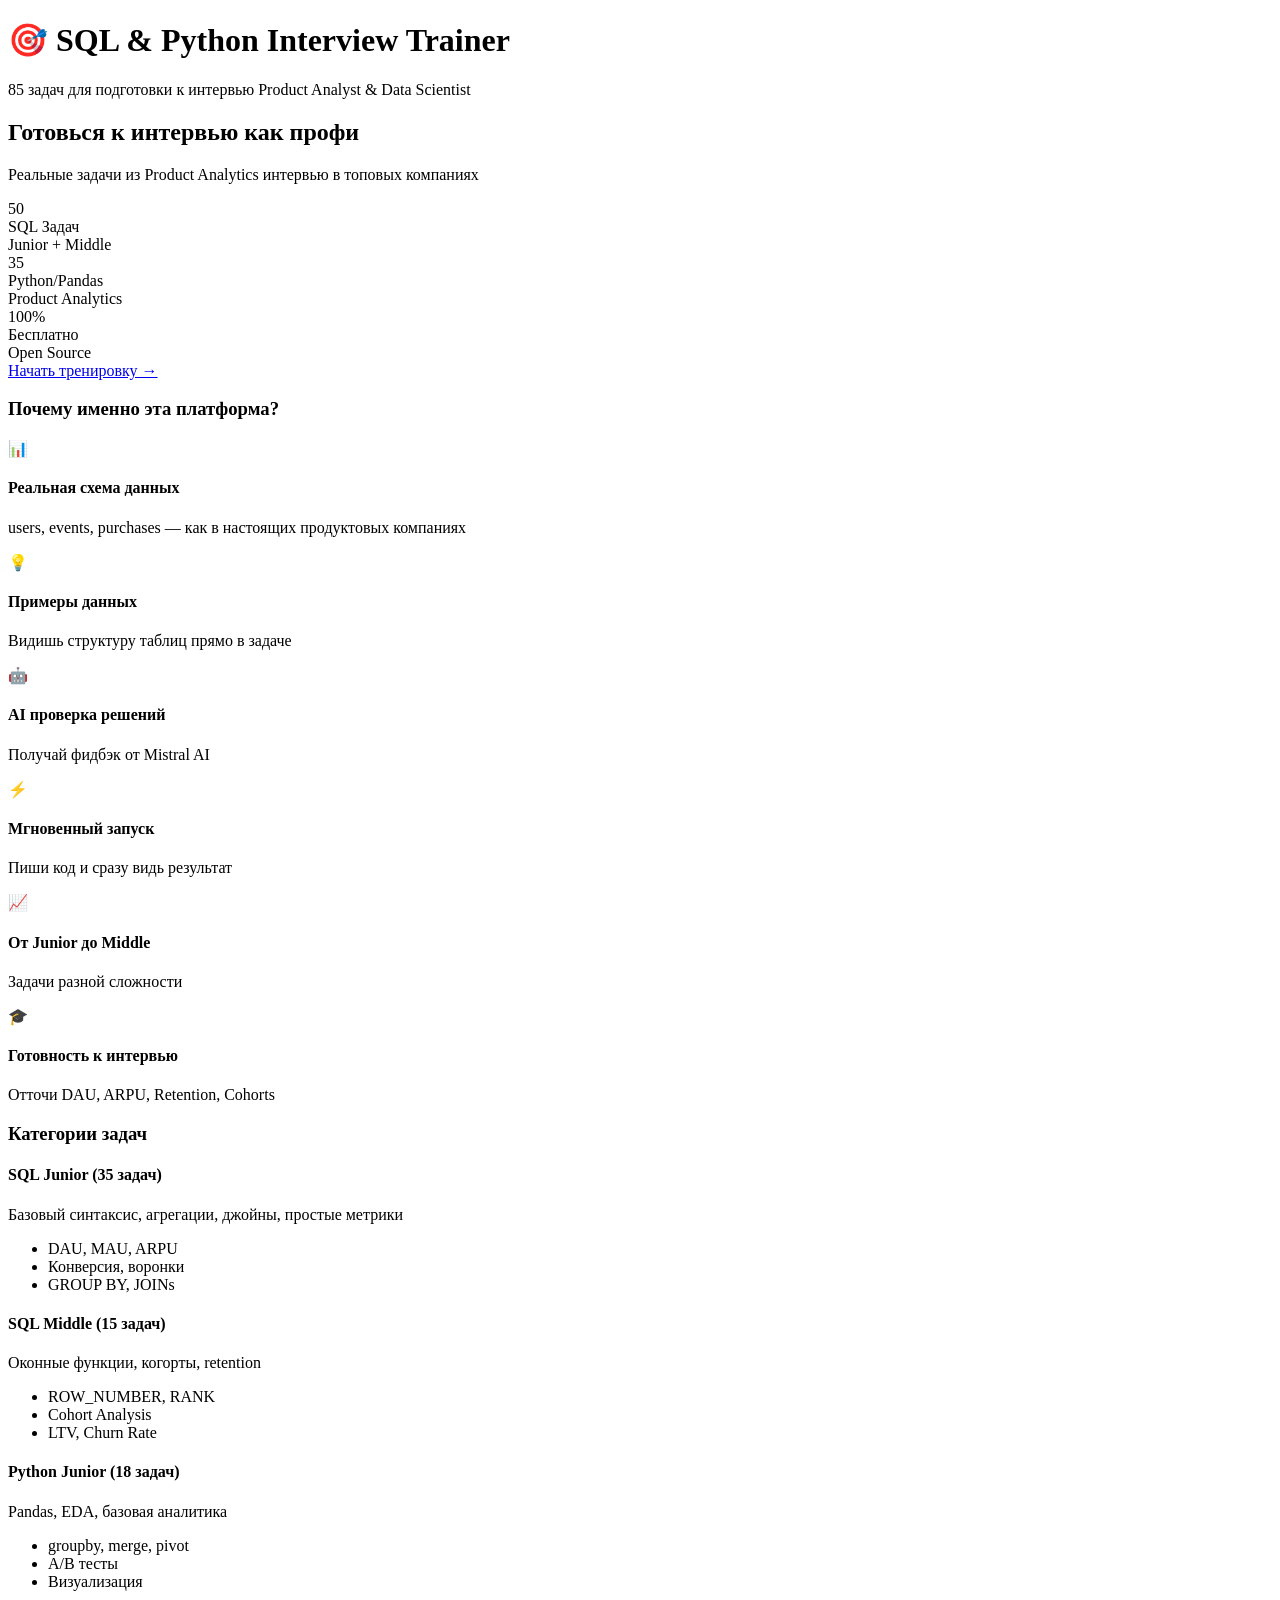
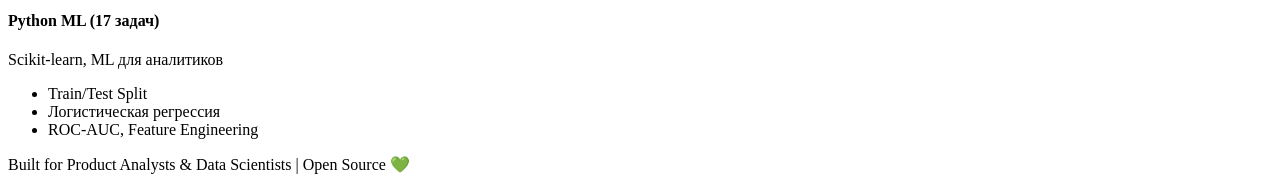
==== sql-python-trainer/templates/index.html @ 10dc8879 "Add files via upload" ====
<!DOCTYPE html>
<html lang="ru">
<head>
    <meta charset="UTF-8">
    <meta name="viewport" content="width=device-width, initial-scale=1.0">
    <title>SQL & Python Interview Trainer - Product Analyst</title>
    <link rel="stylesheet" href="/static/css/style.css">
</head>
<body>
    <div class="container">
        <header>
            <h1>🎯 SQL & Python Interview Trainer</h1>
            <p class="subtitle">85 задач для подготовки к интервью Product Analyst & Data Scientist</p>
        </header>
        
        <main class="hero">
            <div class="hero-content">
                <h2>Готовься к интервью как профи</h2>
                <p>Реальные задачи из Product Analytics интервью в топовых компаниях</p>
                
                <div class="stats">
                    <div class="stat-card">
                        <div class="stat-number">50</div>
                        <div class="stat-label">SQL Задач</div>
                        <div class="stat-desc">Junior + Middle</div>
                    </div>
                    <div class="stat-card">
                        <div class="stat-number">35</div>
                        <div class="stat-label">Python/Pandas</div>
                        <div class="stat-desc">Product Analytics</div>
                    </div>
                    <div class="stat-card">
                        <div class="stat-number">100%</div>
                        <div class="stat-label">Бесплатно</div>
                        <div class="stat-desc">Open Source</div>
                    </div>
                </div>
                
                <a href="/problems" class="btn-primary">Начать тренировку →</a>
            </div>
        </main>
        
        <section class="features">
            <h3>Почему именно эта платформа?</h3>
            <div class="feature-grid">
                <div class="feature-card">
                    <div class="feature-icon">📊</div>
                    <h4>Реальная схема данных</h4>
                    <p>users, events, purchases — как в настоящих продуктовых компаниях</p>
                </div>
                <div class="feature-card">
                    <div class="feature-icon">💡</div>
                    <h4>Примеры данных</h4>
                    <p>Видишь структуру таблиц прямо в задаче</p>
                </div>
                <div class="feature-card">
                    <div class="feature-icon">🤖</div>
                    <h4>AI проверка решений</h4>
                    <p>Получай фидбэк от Mistral AI</p>
                </div>
                <div class="feature-card">
                    <div class="feature-icon">⚡</div>
                    <h4>Мгновенный запуск</h4>
                    <p>Пиши код и сразу видь результат</p>
                </div>
                <div class="feature-card">
                    <div class="feature-icon">📈</div>
                    <h4>От Junior до Middle</h4>
                    <p>Задачи разной сложности</p>
                </div>
                <div class="feature-card">
                    <div class="feature-icon">🎓</div>
                    <h4>Готовность к интервью</h4>
                    <p>Отточи DAU, ARPU, Retention, Cohorts</p>
                </div>
            </div>
        </section>
        
        <section class="categories">
            <h3>Категории задач</h3>
            <div class="category-list">
                <div class="category-card">
                    <h4>SQL Junior (35 задач)</h4>
                    <p>Базовый синтаксис, агрегации, джойны, простые метрики</p>
                    <ul>
                        <li>DAU, MAU, ARPU</li>
                        <li>Конверсия, воронки</li>
                        <li>GROUP BY, JOINs</li>
                    </ul>
                </div>
                <div class="category-card">
                    <h4>SQL Middle (15 задач)</h4>
                    <p>Оконные функции, когорты, retention</p>
                    <ul>
                        <li>ROW_NUMBER, RANK</li>
                        <li>Cohort Analysis</li>
                        <li>LTV, Churn Rate</li>
                    </ul>
                </div>
                <div class="category-card">
                    <h4>Python Junior (18 задач)</h4>
                    <p>Pandas, EDA, базовая аналитика</p>
                    <ul>
                        <li>groupby, merge, pivot</li>
                        <li>A/B тесты</li>
                        <li>Визуализация</li>
                    </ul>
                </div>
                <div class="category-card">
                    <h4>Python ML (17 задач)</h4>
                    <p>Scikit-learn, ML для аналитиков</p>
                    <ul>
                        <li>Train/Test Split</li>
                        <li>Логистическая регрессия</li>
                        <li>ROC-AUC, Feature Engineering</li>
                    </ul>
                </div>
            </div>
        </section>
    </div>
    
    <footer>
        <p>Built for Product Analysts & Data Scientists | Open Source 💚</p>
    </footer>
</body>
</html>
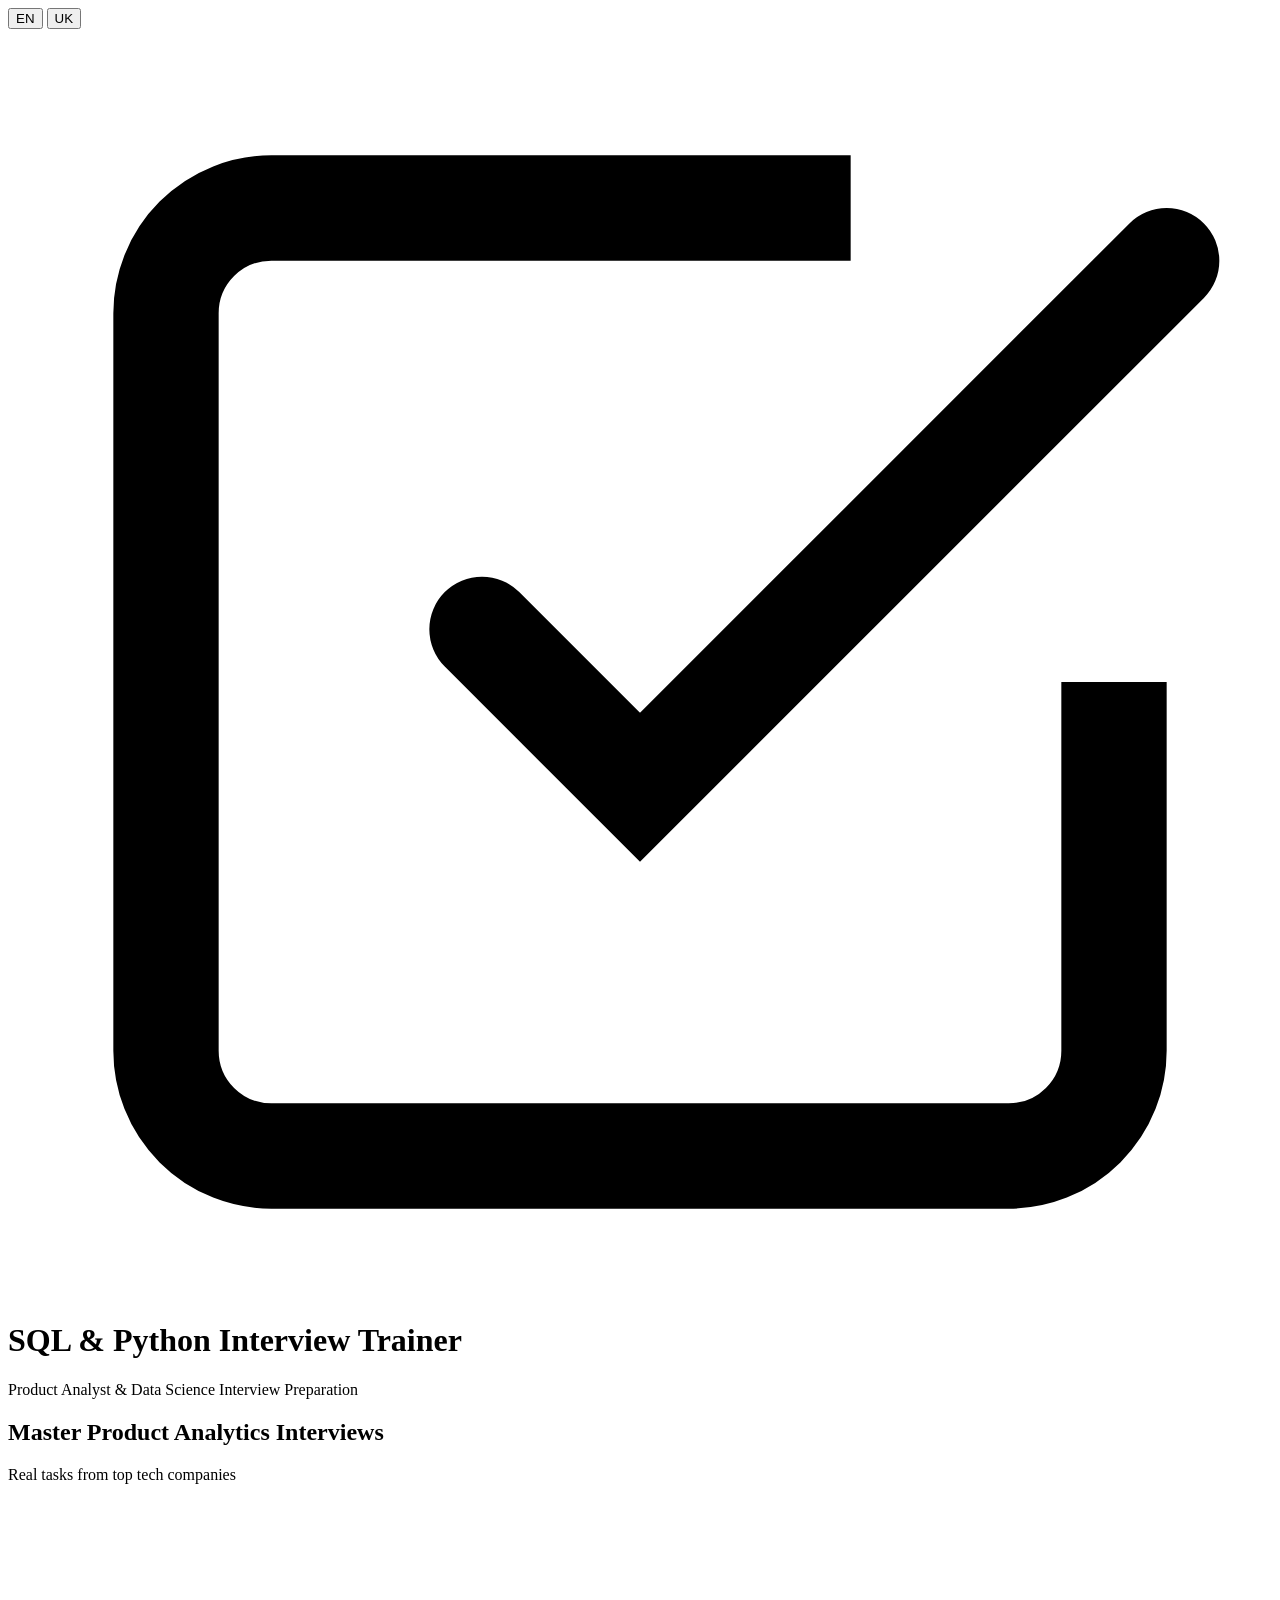
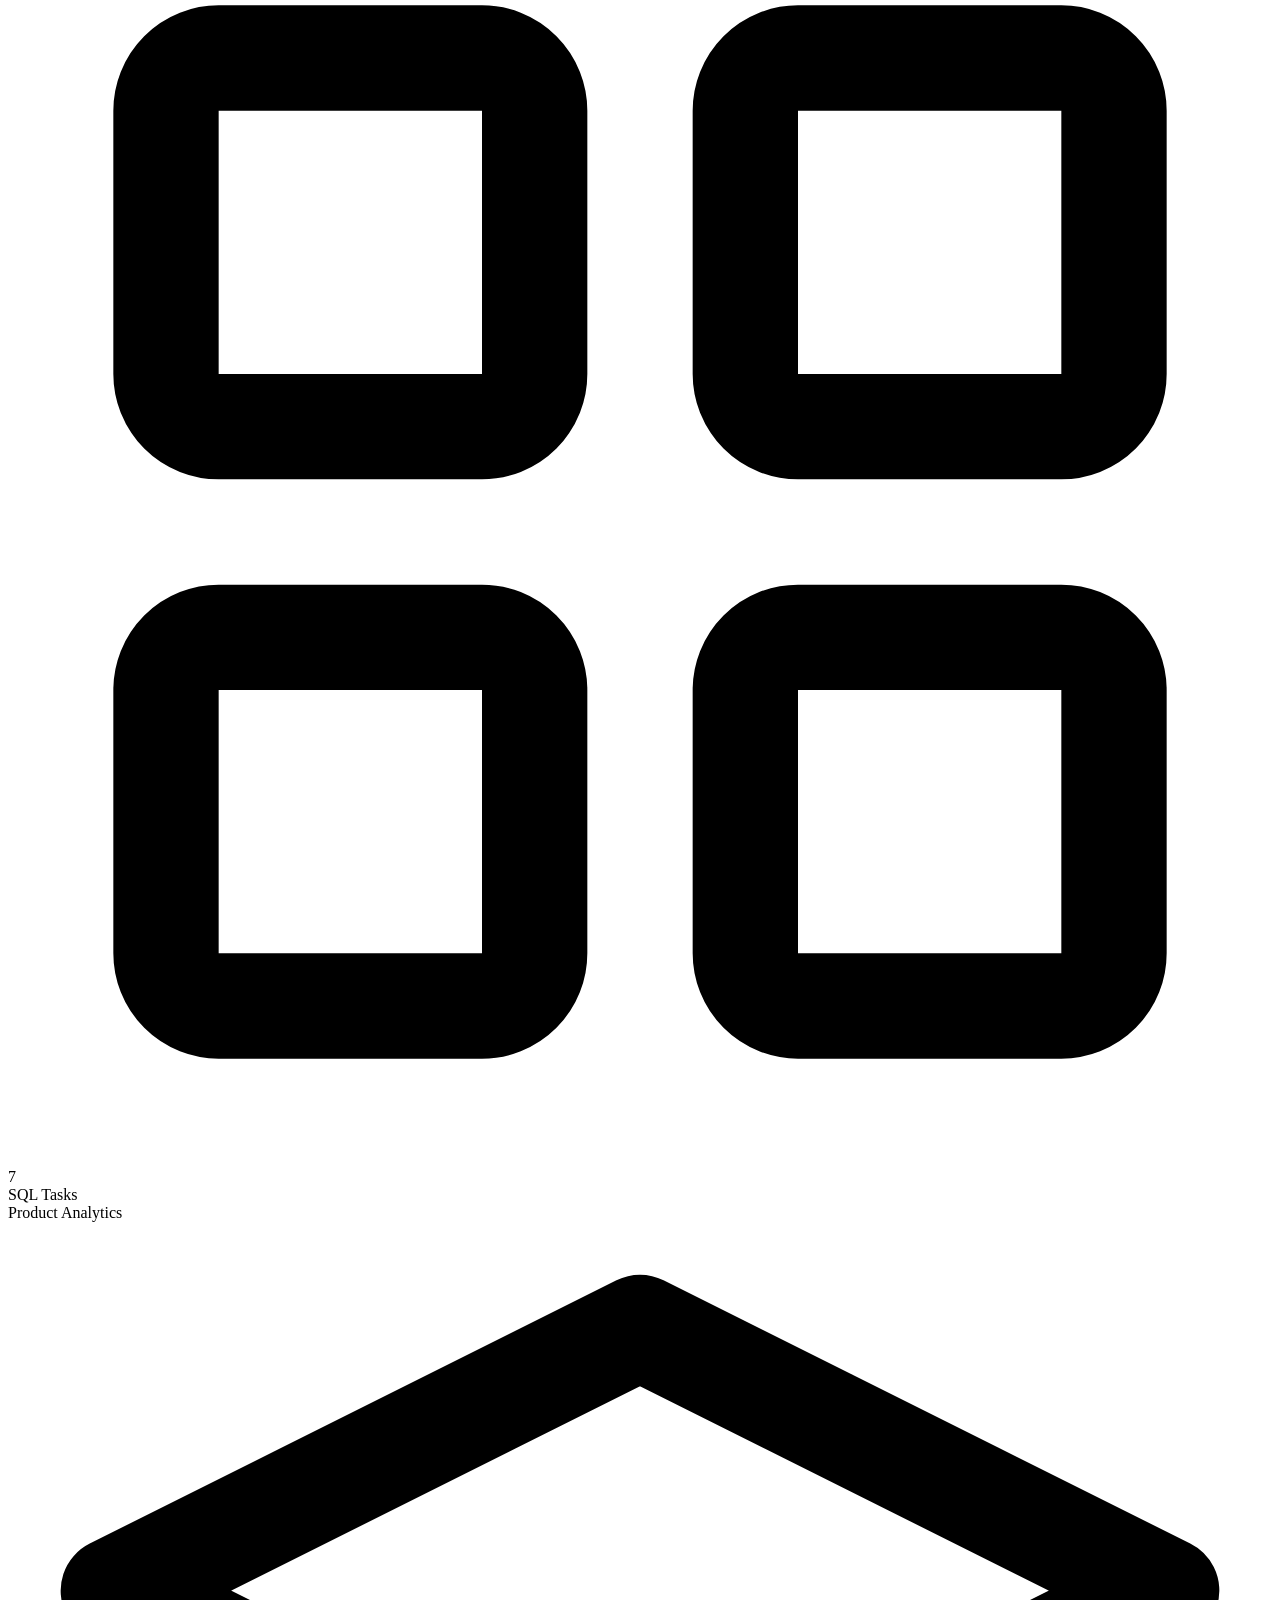
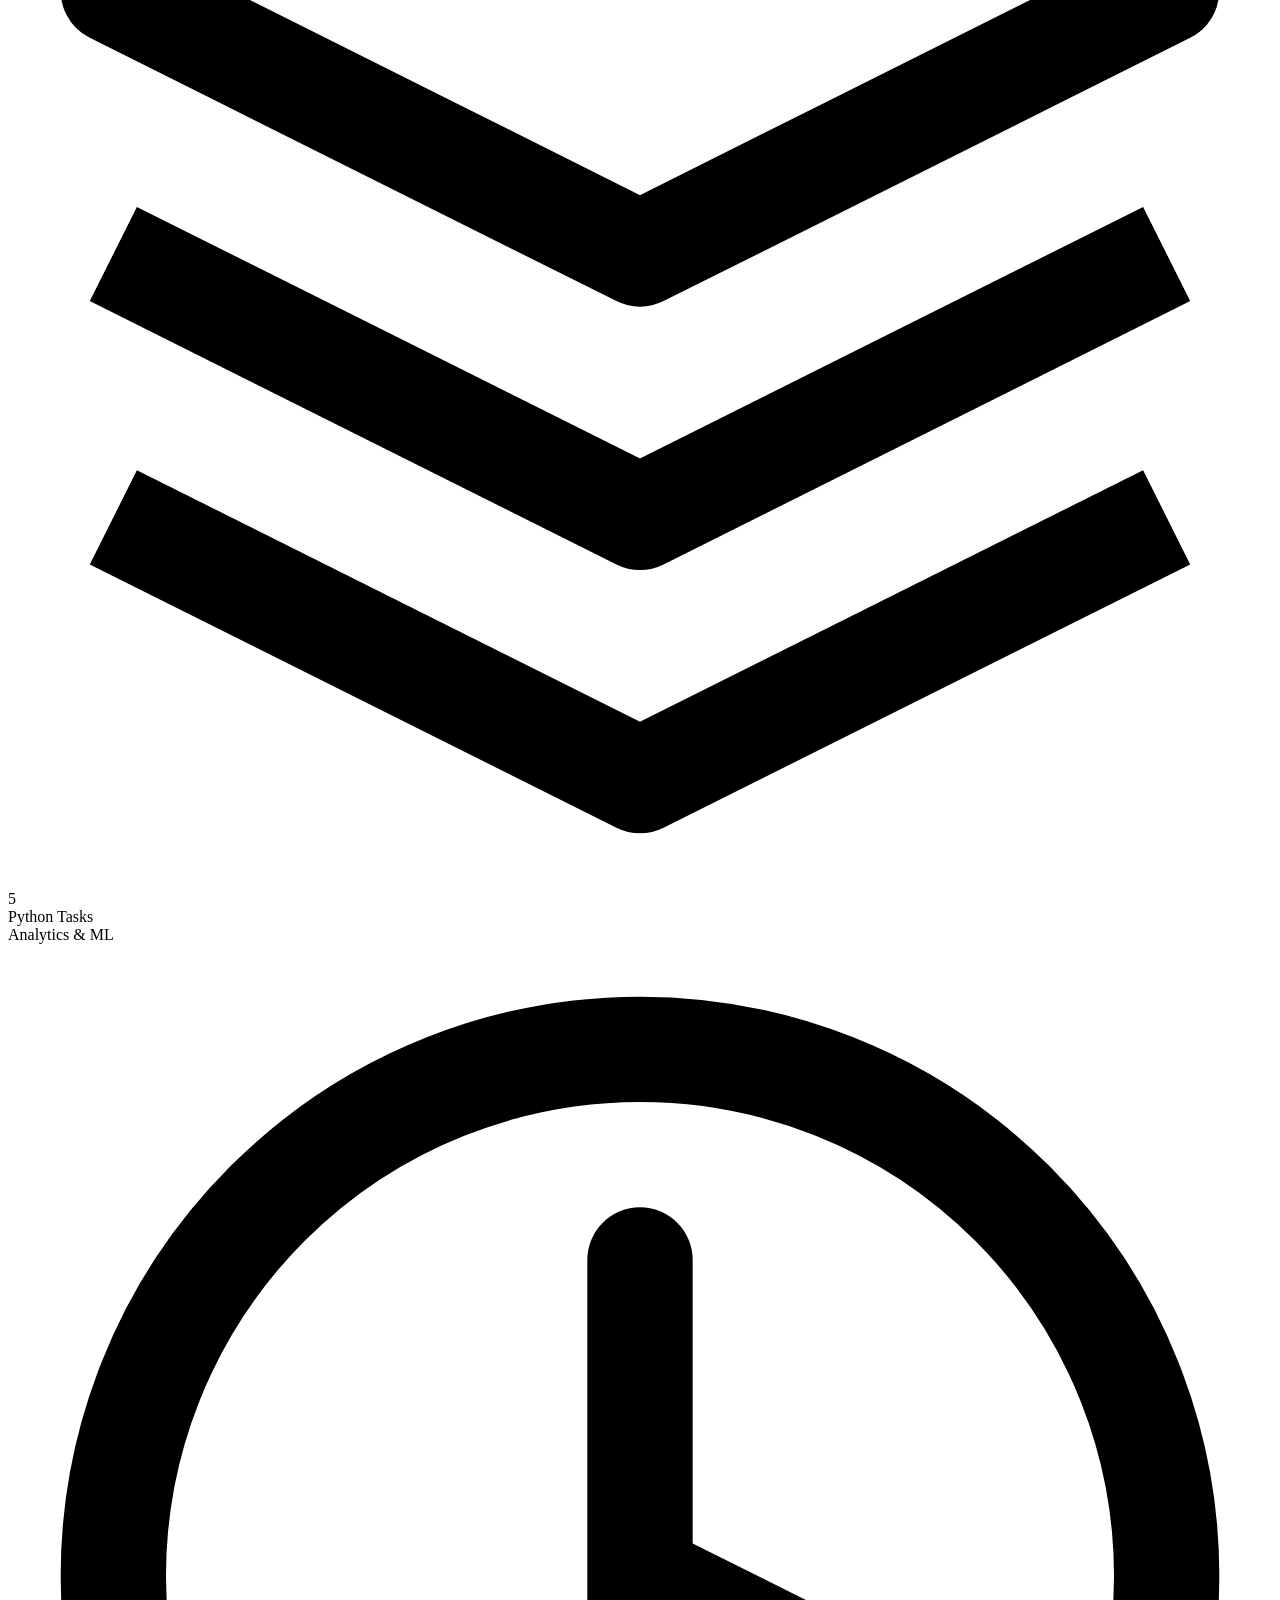
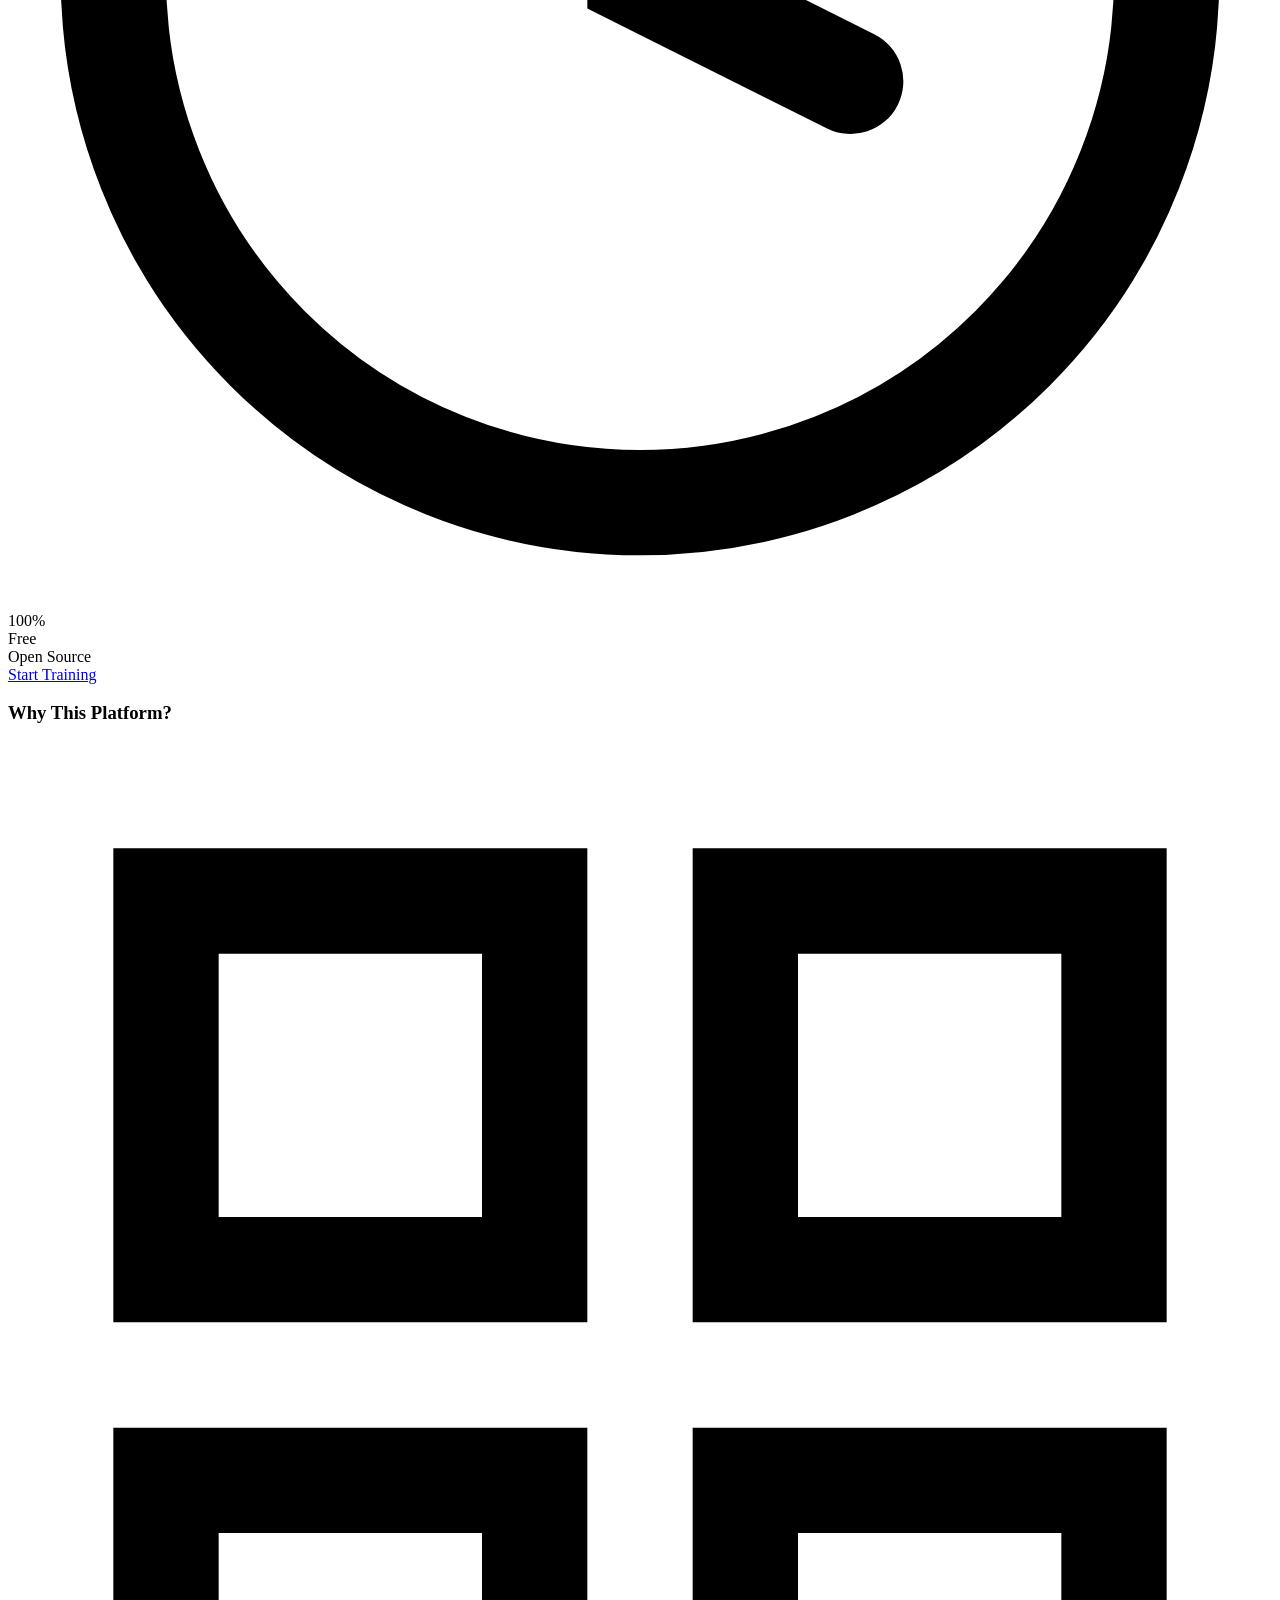
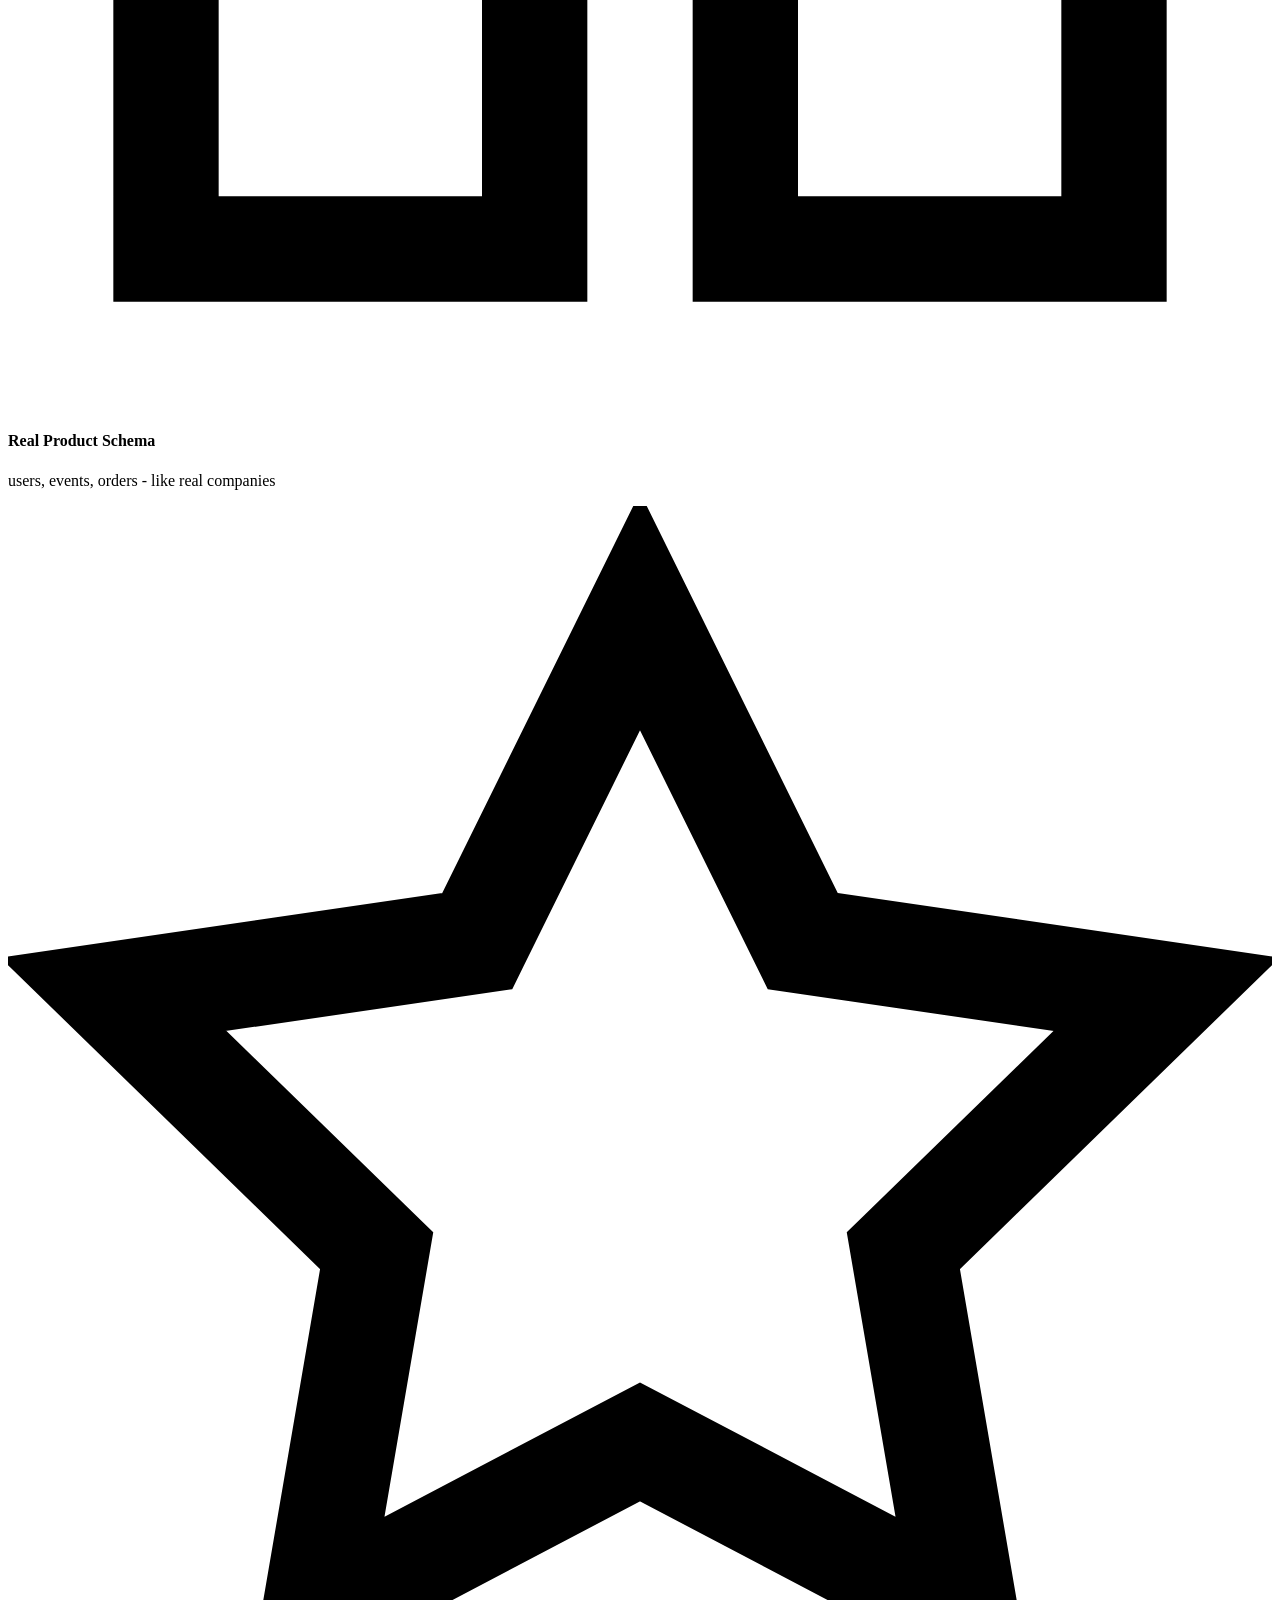
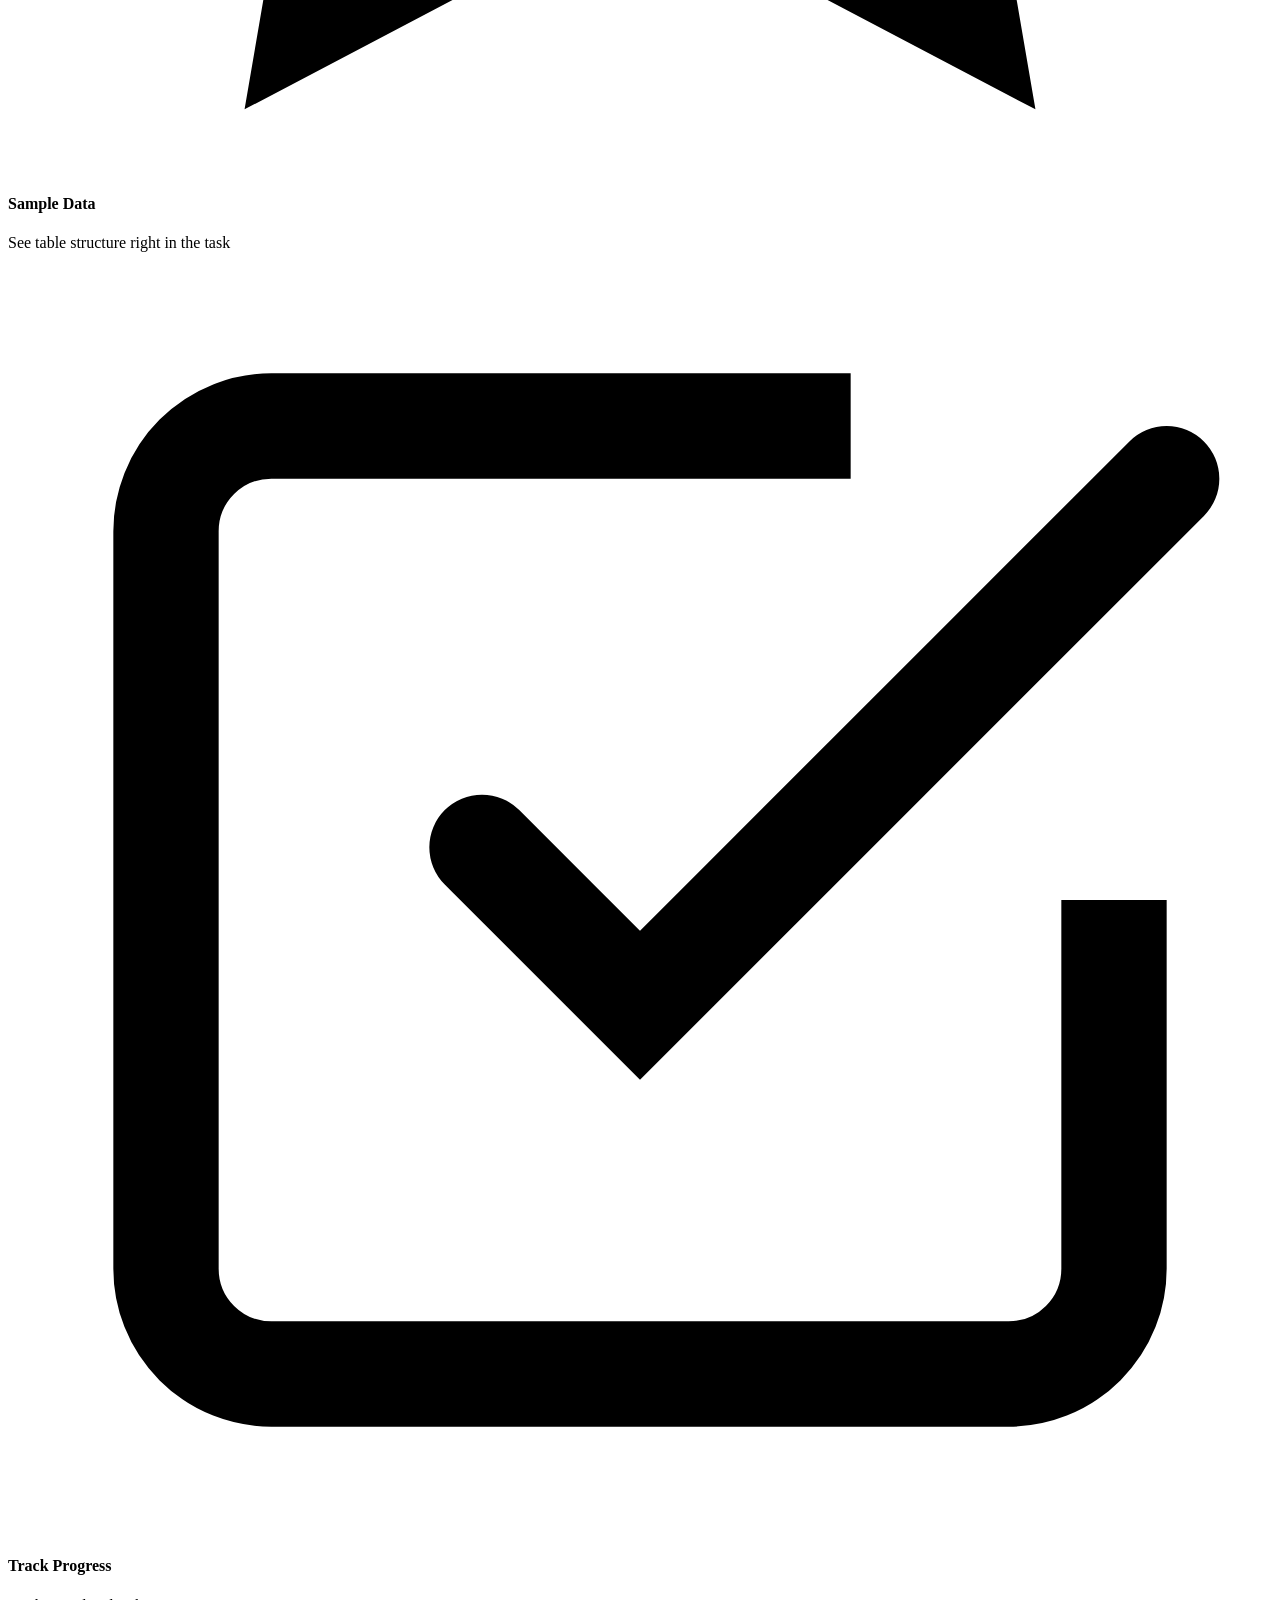
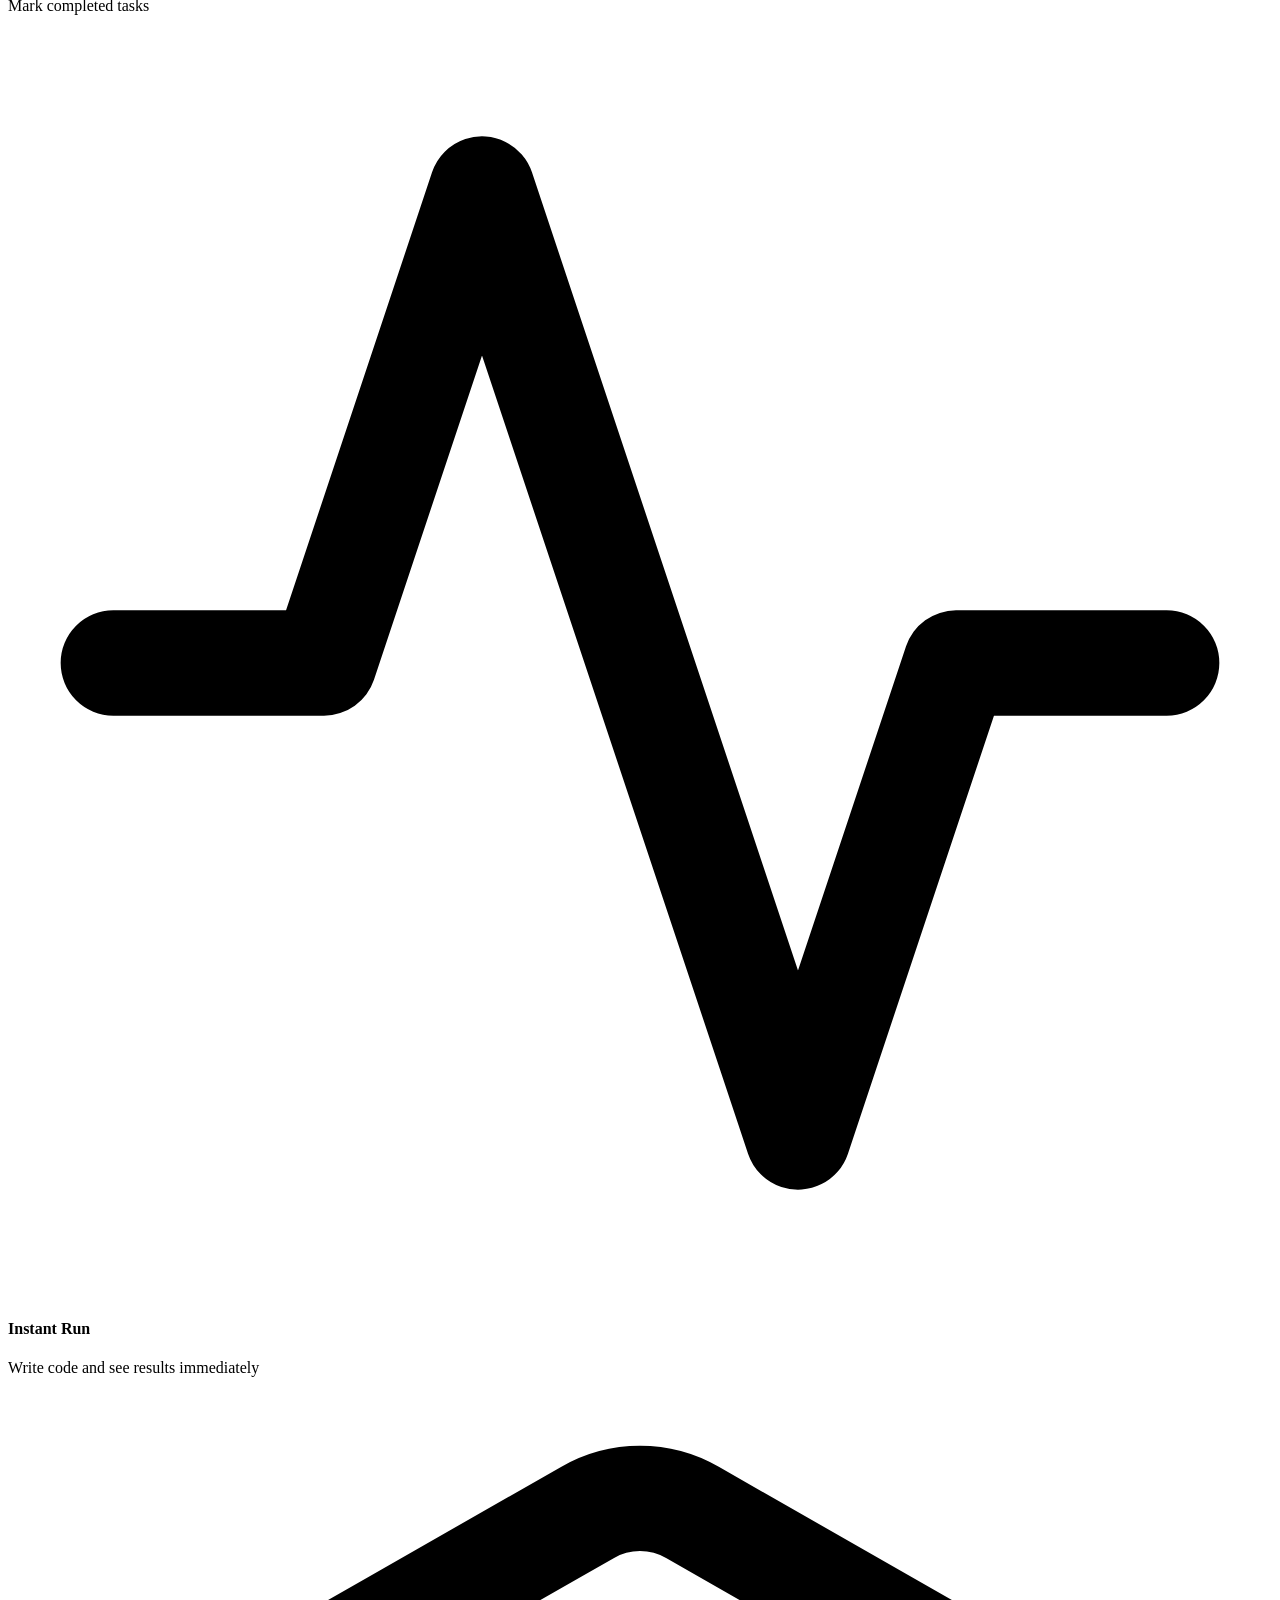
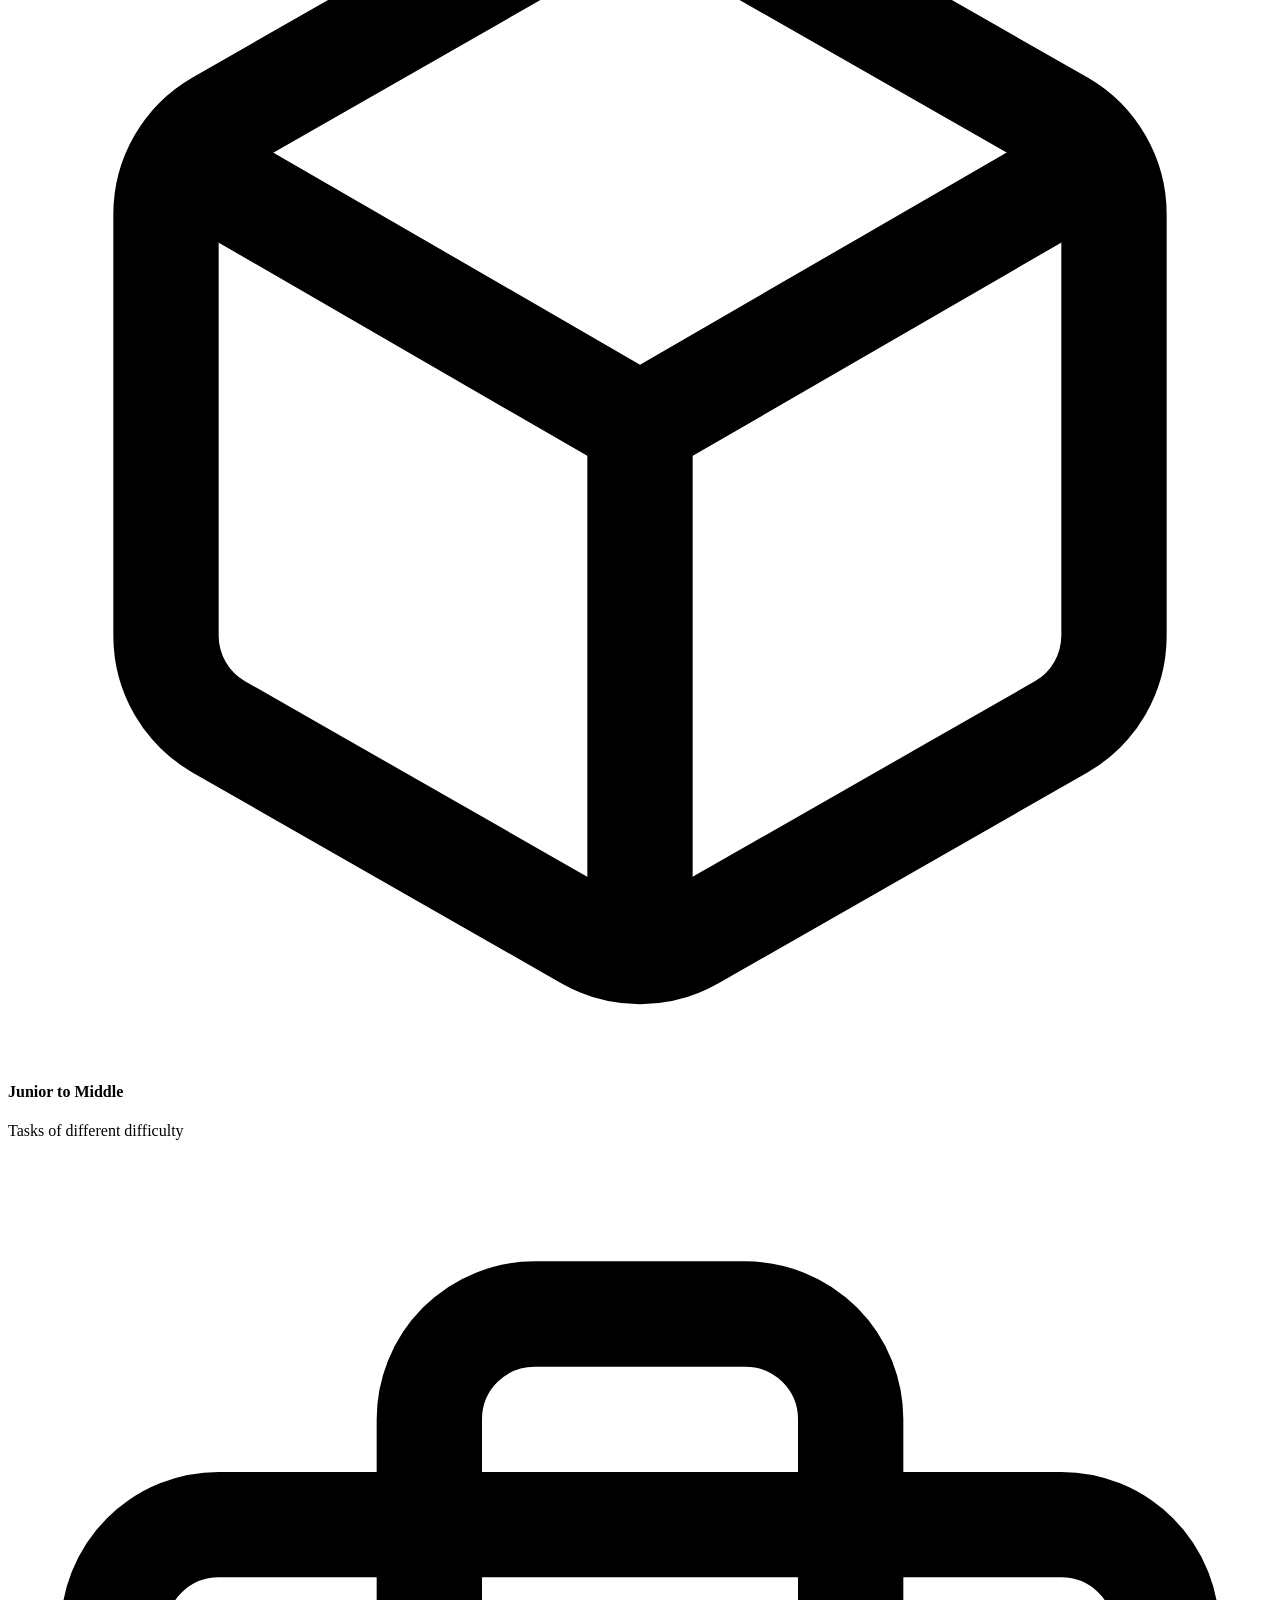
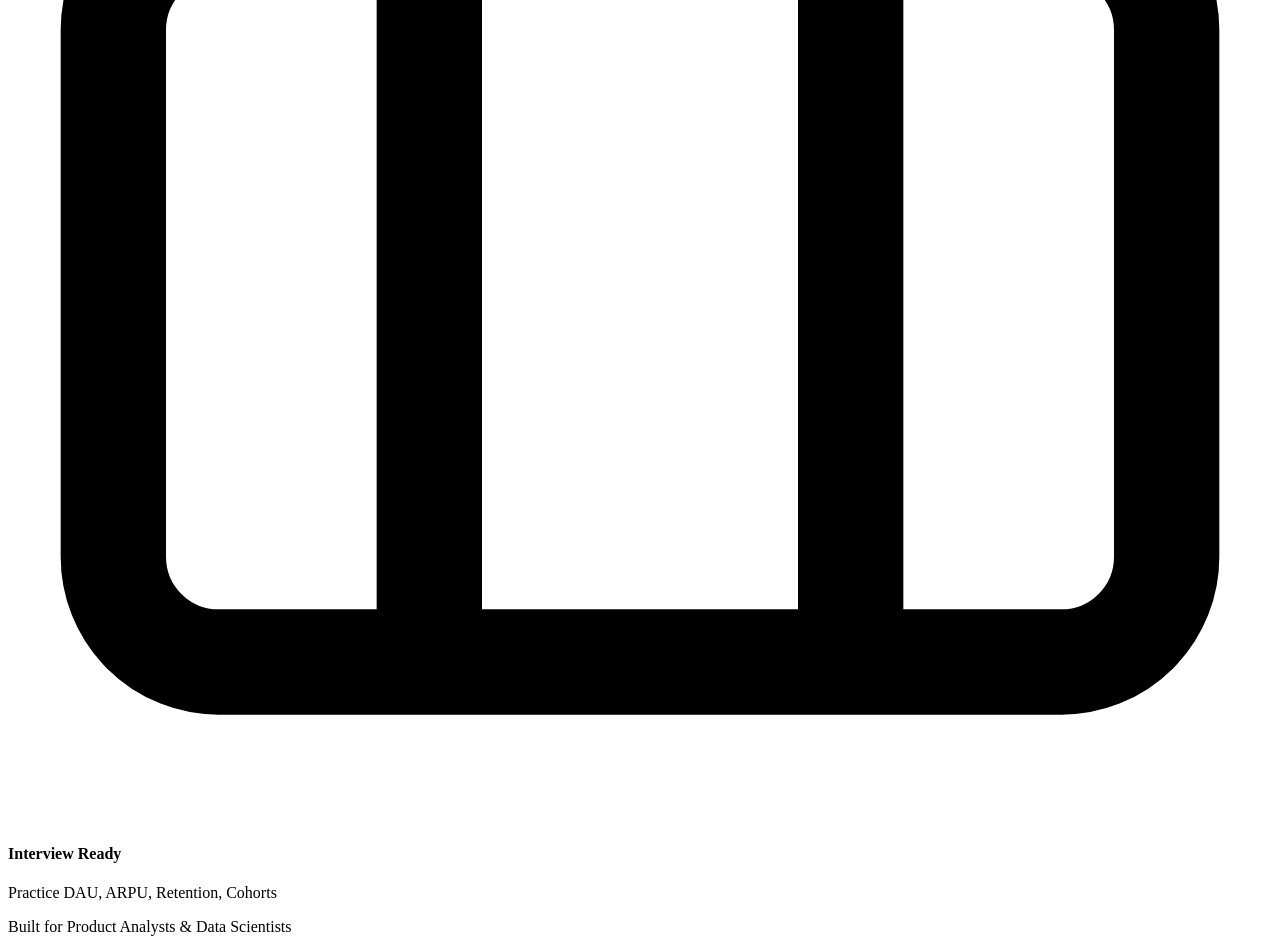
==== commit e46b6b2a: "Add files via upload" ====
--- a/sql-python-trainer/templates/index.html
+++ b/sql-python-trainer/templates/index.html
@@ -1,126 +1,144 @@
 <!DOCTYPE html>
-<html lang="ru">
+<html lang="en">
 <head>
     <meta charset="UTF-8">
     <meta name="viewport" content="width=device-width, initial-scale=1.0">
     <title>SQL & Python Interview Trainer - Product Analyst</title>
     <link rel="stylesheet" href="/static/css/style.css">
+    
+    <!-- Google Tag Manager -->
+    <script>(function(w,d,s,l,i){w[l]=w[l]||[];w[l].push({'gtm.start':
+    new Date().getTime(),event:'gtm.js'});var f=d.getElementsByTagName(s)[0],
+    j=d.createElement(s),dl=l!='dataLayer'?'&l='+l:'';j.async=true;j.src=
+    'https://www.googletagmanager.com/gtm.js?id='+i+dl;f.parentNode.insertBefore(j,f);
+    })(window,document,'script','dataLayer','GTM-5XW9HB7D');</script>
+    <!-- End Google Tag Manager -->
+    <link rel="icon" href="/static/favicon.svg" type="image/svg+xml">
 </head>
 <body>
+    <!-- Google Tag Manager (noscript) -->
+    <noscript><iframe src="https://www.googletagmanager.com/ns.html?id=GTM-5XW9HB7D"
+    height="0" width="0" style="display:none;visibility:hidden"></iframe></noscript>
+    <!-- End Google Tag Manager (noscript) -->
+    
     <div class="container">
+        <!-- Language Switcher -->
+        <div class="lang-switcher">
+            <button class="lang-btn active" data-lang="en">EN</button>
+            <button class="lang-btn" data-lang="uk">UK</button>
+        </div>
+        
         <header>
-            <h1>🎯 SQL & Python Interview Trainer</h1>
-            <p class="subtitle">85 задач для подготовки к интервью Product Analyst & Data Scientist</p>
+            <h1>
+                <svg class="icon-large" viewBox="0 0 24 24" fill="none" stroke="currentColor">
+                    <path d="M9 11l3 3L22 4" stroke-width="2" stroke-linecap="round"/>
+                    <path d="M21 12v7a2 2 0 01-2 2H5a2 2 0 01-2-2V5a2 2 0 012-2h11" stroke-width="2"/>
+                </svg>
+                <span data-i18n="header.title">SQL & Python Interview Trainer</span>
+            </h1>
+            <p class="subtitle" data-i18n="header.subtitle">Product Analyst & Data Science Interview Preparation</p>
         </header>
         
         <main class="hero">
             <div class="hero-content">
-                <h2>Готовься к интервью как профи</h2>
-                <p>Реальные задачи из Product Analytics интервью в топовых компаниях</p>
+                <h2 data-i18n="hero.title">Master Product Analytics Interviews</h2>
+                <p data-i18n="hero.description">Real tasks from top tech companies</p>
                 
                 <div class="stats">
                     <div class="stat-card">
-                        <div class="stat-number">50</div>
-                        <div class="stat-label">SQL Задач</div>
-                        <div class="stat-desc">Junior + Middle</div>
+                        <svg class="stat-icon" viewBox="0 0 24 24" fill="none" stroke="currentColor">
+                            <rect x="3" y="3" width="7" height="7" rx="1" stroke-width="2"/>
+                            <rect x="14" y="3" width="7" height="7" rx="1" stroke-width="2"/>
+                            <rect x="14" y="14" width="7" height="7" rx="1" stroke-width="2"/>
+                            <rect x="3" y="14" width="7" height="7" rx="1" stroke-width="2"/>
+                        </svg>
+                        <div class="stat-number">7</div>
+                        <div class="stat-label" data-i18n="stats.sql">SQL Tasks</div>
+                        <div class="stat-desc" data-i18n="stats.sql_desc">Product Analytics</div>
                     </div>
                     <div class="stat-card">
-                        <div class="stat-number">35</div>
-                        <div class="stat-label">Python/Pandas</div>
-                        <div class="stat-desc">Product Analytics</div>
+                        <svg class="stat-icon" viewBox="0 0 24 24" fill="none" stroke="currentColor">
+                            <path d="M12 2L2 7l10 5 10-5-10-5z" stroke-width="2" stroke-linejoin="round"/>
+                            <path d="M2 17l10 5 10-5M2 12l10 5 10-5" stroke-width="2" stroke-linejoin="round"/>
+                        </svg>
+                        <div class="stat-number">5</div>
+                        <div class="stat-label" data-i18n="stats.python">Python Tasks</div>
+                        <div class="stat-desc" data-i18n="stats.python_desc">Analytics & ML</div>
                     </div>
                     <div class="stat-card">
+                        <svg class="stat-icon" viewBox="0 0 24 24" fill="none" stroke="currentColor">
+                            <circle cx="12" cy="12" r="10" stroke-width="2"/>
+                            <path d="M12 6v6l4 2" stroke-width="2" stroke-linecap="round"/>
+                        </svg>
                         <div class="stat-number">100%</div>
-                        <div class="stat-label">Бесплатно</div>
-                        <div class="stat-desc">Open Source</div>
+                        <div class="stat-label" data-i18n="stats.free">Free</div>
+                        <div class="stat-desc" data-i18n="stats.free_desc">Open Source</div>
                     </div>
                 </div>
                 
-                <a href="/problems" class="btn-primary">Начать тренировку →</a>
+                <a href="/problems" class="btn-primary" data-i18n="hero.cta">Start Training</a>
             </div>
         </main>
         
         <section class="features">
-            <h3>Почему именно эта платформа?</h3>
+            <h3 data-i18n="features.title">Why This Platform?</h3>
             <div class="feature-grid">
                 <div class="feature-card">
-                    <div class="feature-icon">📊</div>
-                    <h4>Реальная схема данных</h4>
-                    <p>users, events, purchases — как в настоящих продуктовых компаниях</p>
+                    <svg class="feature-icon" viewBox="0 0 24 24" fill="none" stroke="currentColor">
+                        <path d="M3 3h7v7H3zM14 3h7v7h-7zM14 14h7v7h-7zM3 14h7v7H3z" stroke-width="2"/>
+                    </svg>
+                    <h4 data-i18n="features.schema.title">Real Product Schema</h4>
+                    <p data-i18n="features.schema.desc">users, events, orders - like real companies</p>
                 </div>
                 <div class="feature-card">
-                    <div class="feature-icon">💡</div>
-                    <h4>Примеры данных</h4>
-                    <p>Видишь структуру таблиц прямо в задаче</p>
+                    <svg class="feature-icon" viewBox="0 0 24 24" fill="none" stroke="currentColor">
+                        <path d="M12 2l3.09 6.26L22 9.27l-5 4.87 1.18 6.88L12 17.77l-6.18 3.25L7 14.14 2 9.27l6.91-1.01L12 2z" stroke-width="2"/>
+                    </svg>
+                    <h4 data-i18n="features.data.title">Sample Data</h4>
+                    <p data-i18n="features.data.desc">See table structure right in the task</p>
                 </div>
                 <div class="feature-card">
-                    <div class="feature-icon">🤖</div>
-                    <h4>AI проверка решений</h4>
-                    <p>Получай фидбэк от Mistral AI</p>
+                    <svg class="feature-icon" viewBox="0 0 24 24" fill="none" stroke="currentColor">
+                        <path d="M9 11l3 3L22 4" stroke-width="2" stroke-linecap="round"/>
+                        <path d="M21 12v7a2 2 0 01-2 2H5a2 2 0 01-2-2V5a2 2 0 012-2h11" stroke-width="2"/>
+                    </svg>
+                    <h4 data-i18n="features.progress.title">Track Progress</h4>
+                    <p data-i18n="features.progress.desc">Mark completed tasks</p>
                 </div>
                 <div class="feature-card">
-                    <div class="feature-icon">⚡</div>
-                    <h4>Мгновенный запуск</h4>
-                    <p>Пиши код и сразу видь результат</p>
+                    <svg class="feature-icon" viewBox="0 0 24 24" fill="none" stroke="currentColor">
+                        <polyline points="22 12 18 12 15 21 9 3 6 12 2 12" stroke-width="2" stroke-linecap="round" stroke-linejoin="round"/>
+                    </svg>
+                    <h4 data-i18n="features.instant.title">Instant Run</h4>
+                    <p data-i18n="features.instant.desc">Write code and see results immediately</p>
                 </div>
                 <div class="feature-card">
-                    <div class="feature-icon">📈</div>
-                    <h4>От Junior до Middle</h4>
-                    <p>Задачи разной сложности</p>
+                    <svg class="feature-icon" viewBox="0 0 24 24" fill="none" stroke="currentColor">
+                        <path d="M21 16V8a2 2 0 00-1-1.73l-7-4a2 2 0 00-2 0l-7 4A2 2 0 003 8v8a2 2 0 001 1.73l7 4a2 2 0 002 0l7-4A2 2 0 0021 16z" stroke-width="2"/>
+                        <polyline points="3.27 6.96 12 12.01 20.73 6.96" stroke-width="2" stroke-linejoin="round"/>
+                        <line x1="12" y1="22.08" x2="12" y2="12" stroke-width="2"/>
+                    </svg>
+                    <h4 data-i18n="features.levels.title">Junior to Middle</h4>
+                    <p data-i18n="features.levels.desc">Tasks of different difficulty</p>
                 </div>
                 <div class="feature-card">
-                    <div class="feature-icon">🎓</div>
-                    <h4>Готовность к интервью</h4>
-                    <p>Отточи DAU, ARPU, Retention, Cohorts</p>
-                </div>
-            </div>
-        </section>
-        
-        <section class="categories">
-            <h3>Категории задач</h3>
-            <div class="category-list">
-                <div class="category-card">
-                    <h4>SQL Junior (35 задач)</h4>
-                    <p>Базовый синтаксис, агрегации, джойны, простые метрики</p>
-                    <ul>
-                        <li>DAU, MAU, ARPU</li>
-                        <li>Конверсия, воронки</li>
-                        <li>GROUP BY, JOINs</li>
-                    </ul>
-                </div>
-                <div class="category-card">
-                    <h4>SQL Middle (15 задач)</h4>
-                    <p>Оконные функции, когорты, retention</p>
-                    <ul>
-                        <li>ROW_NUMBER, RANK</li>
-                        <li>Cohort Analysis</li>
-                        <li>LTV, Churn Rate</li>
-                    </ul>
-                </div>
-                <div class="category-card">
-                    <h4>Python Junior (18 задач)</h4>
-                    <p>Pandas, EDA, базовая аналитика</p>
-                    <ul>
-                        <li>groupby, merge, pivot</li>
-                        <li>A/B тесты</li>
-                        <li>Визуализация</li>
-                    </ul>
-                </div>
-                <div class="category-card">
-                    <h4>Python ML (17 задач)</h4>
-                    <p>Scikit-learn, ML для аналитиков</p>
-                    <ul>
-                        <li>Train/Test Split</li>
-                        <li>Логистическая регрессия</li>
-                        <li>ROC-AUC, Feature Engineering</li>
-                    </ul>
+                    <svg class="feature-icon" viewBox="0 0 24 24" fill="none" stroke="currentColor">
+                        <rect x="2" y="7" width="20" height="14" rx="2" ry="2" stroke-width="2"/>
+                        <path d="M16 21V5a2 2 0 00-2-2h-4a2 2 0 00-2 2v16" stroke-width="2"/>
+                    </svg>
+                    <h4 data-i18n="features.ready.title">Interview Ready</h4>
+                    <p data-i18n="features.ready.desc">Practice DAU, ARPU, Retention, Cohorts</p>
                 </div>
             </div>
         </section>
     </div>
     
     <footer>
-        <p>Built for Product Analysts & Data Scientists | Open Source 💚</p>
+        <p data-i18n="footer.text">Built for Product Analysts & Data Scientists</p>
     </footer>
+    
+    <script src="/static/js/i18n.js"></script>
+    <script src="/static/js/app.js"></script>
+    <script src="/static/js/contact-form.js"></script>
 </body>
 </html>
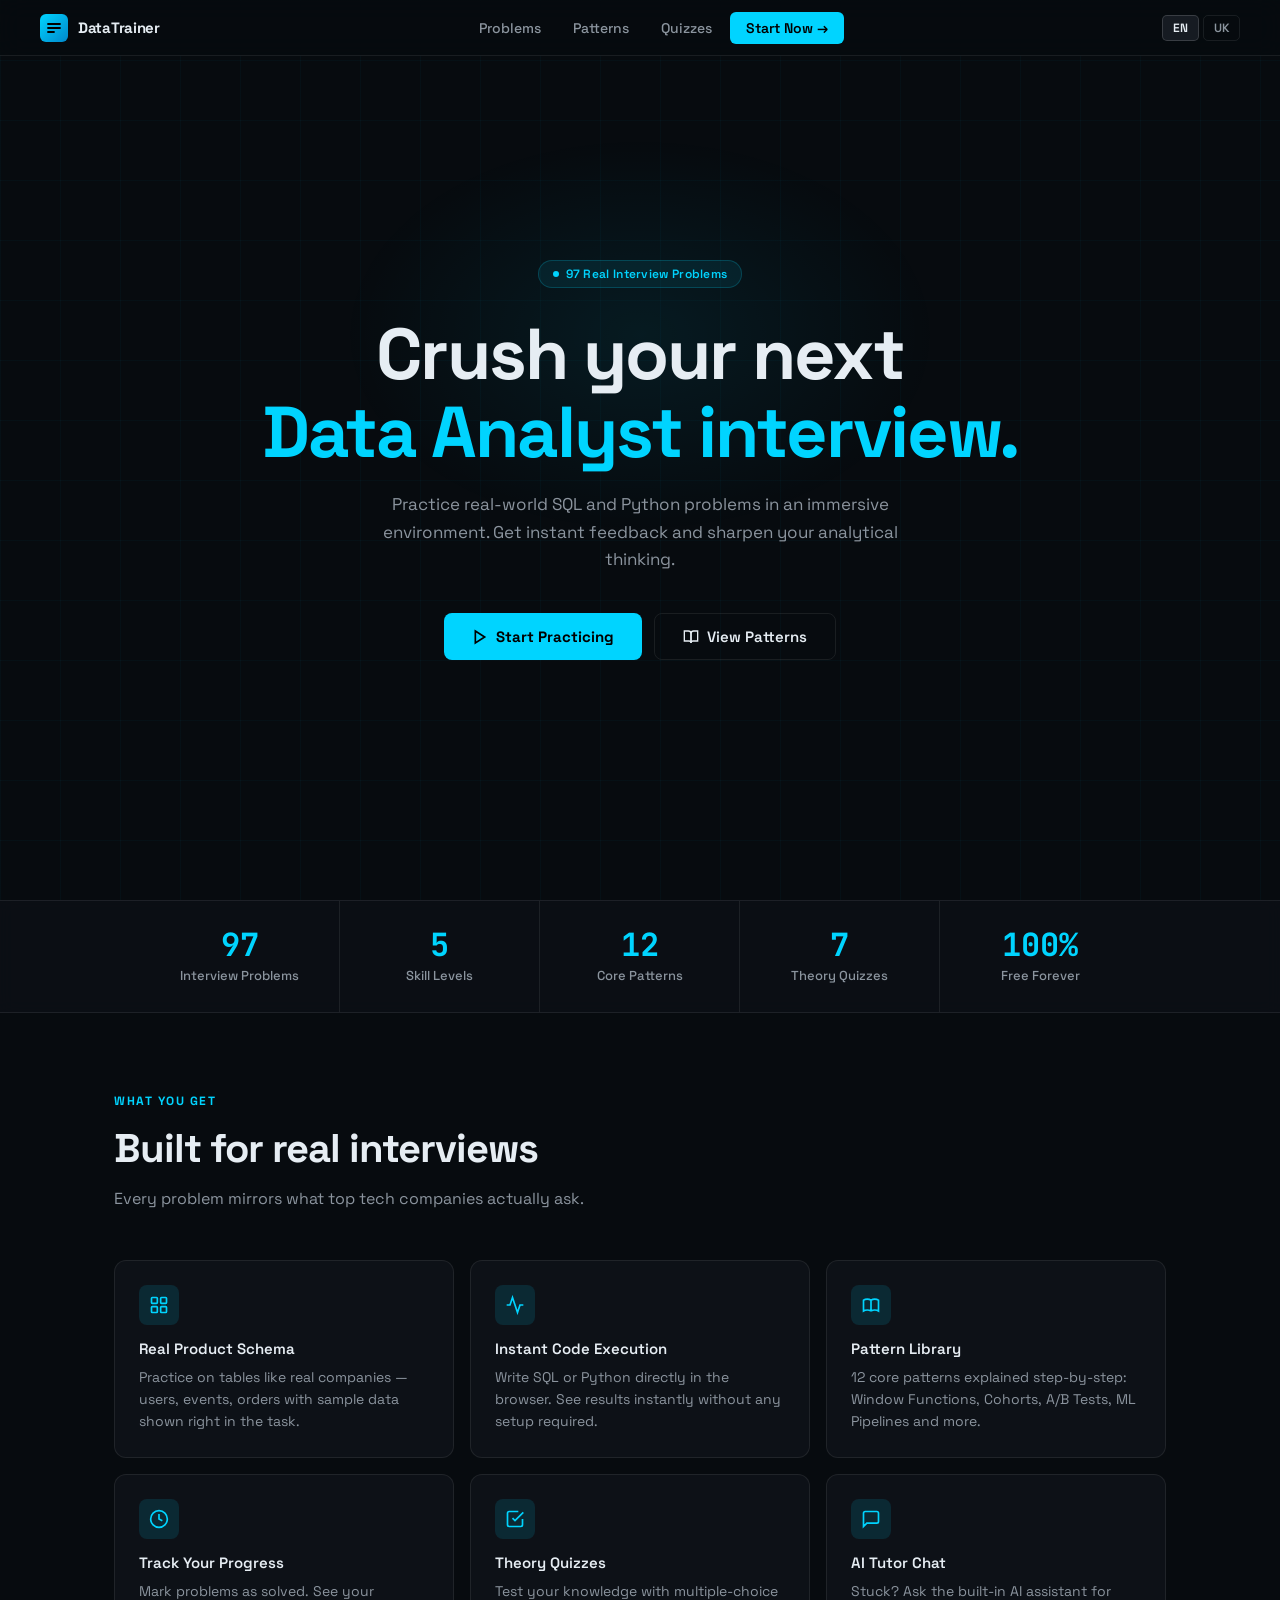
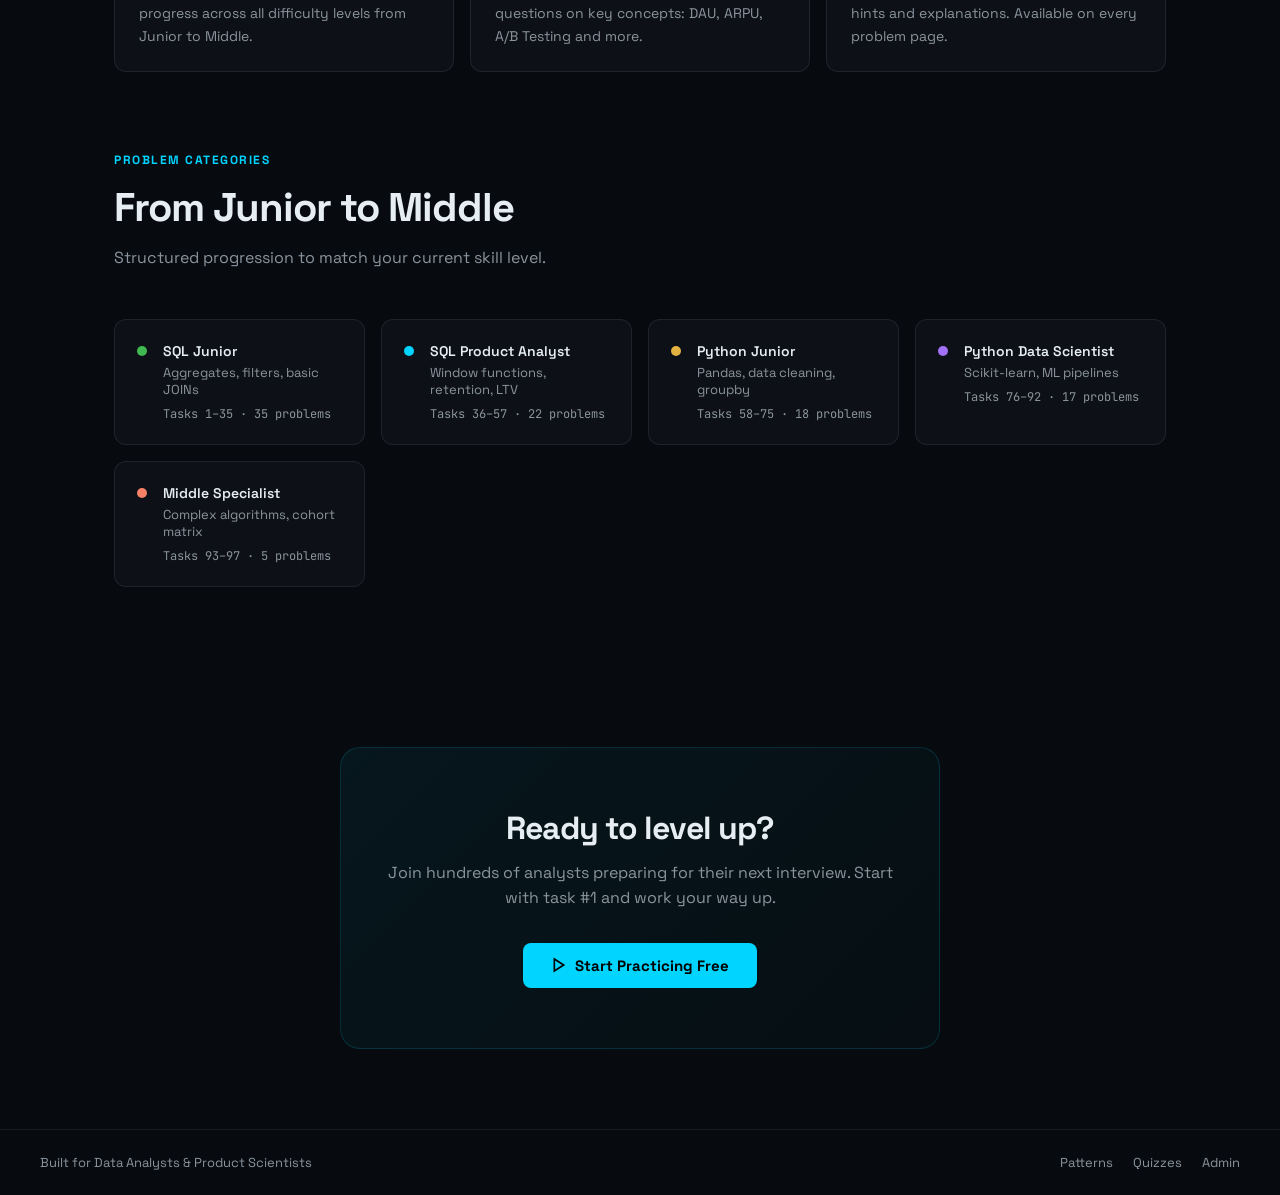
==== commit 136c075a: "Add files via upload" ====
--- a/sql-python-trainer/templates/index.html
+++ b/sql-python-trainer/templates/index.html
@@ -3,142 +3,650 @@
 <head>
     <meta charset="UTF-8">
     <meta name="viewport" content="width=device-width, initial-scale=1.0">
-    <title>SQL & Python Interview Trainer - Product Analyst</title>
-    <link rel="stylesheet" href="/static/css/style.css">
-    
+    <title>DataTrainer — Ace Your Data Analyst Interview</title>
+    <link rel="icon" href="/static/favicon.svg" type="image/svg+xml">
     <!-- Google Tag Manager -->
     <script>(function(w,d,s,l,i){w[l]=w[l]||[];w[l].push({'gtm.start':
     new Date().getTime(),event:'gtm.js'});var f=d.getElementsByTagName(s)[0],
     j=d.createElement(s),dl=l!='dataLayer'?'&l='+l:'';j.async=true;j.src=
     'https://www.googletagmanager.com/gtm.js?id='+i+dl;f.parentNode.insertBefore(j,f);
     })(window,document,'script','dataLayer','GTM-5XW9HB7D');</script>
-    <!-- End Google Tag Manager -->
-    <link rel="icon" href="/static/favicon.svg" type="image/svg+xml">
+    <link rel="preconnect" href="https://fonts.googleapis.com">
+    <link href="https://fonts.googleapis.com/css2?family=Space+Grotesk:wght@400;500;600;700&family=JetBrains+Mono:wght@400;500&display=swap" rel="stylesheet">
+    <style>
+        *, *::before, *::after { box-sizing: border-box; margin: 0; padding: 0; }
+        
+        :root {
+            --bg: #070B0F;
+            --surface: #0D1117;
+            --surface2: #161B22;
+            --border: rgba(255,255,255,0.08);
+            --text: #E6EDF3;
+            --muted: #8B949E;
+            --cyan: #00D4FF;
+            --cyan-dim: rgba(0,212,255,0.12);
+            --green: #3FB950;
+            --purple: #A371F7;
+            --yellow: #E3B341;
+        }
+
+        html { scroll-behavior: smooth; }
+        
+        body {
+            font-family: 'Space Grotesk', sans-serif;
+            background: var(--bg);
+            color: var(--text);
+            min-height: 100vh;
+            overflow-x: hidden;
+        }
+
+        /* Grid background */
+        body::before {
+            content: '';
+            position: fixed;
+            inset: 0;
+            background-image: 
+                linear-gradient(rgba(0,212,255,0.03) 1px, transparent 1px),
+                linear-gradient(90deg, rgba(0,212,255,0.03) 1px, transparent 1px);
+            background-size: 60px 60px;
+            pointer-events: none;
+            z-index: 0;
+        }
+
+        /* NAV */
+        nav {
+            position: fixed;
+            top: 0; left: 0; right: 0;
+            z-index: 100;
+            display: flex;
+            align-items: center;
+            justify-content: space-between;
+            padding: 0 40px;
+            height: 56px;
+            background: rgba(7,11,15,0.85);
+            backdrop-filter: blur(12px);
+            border-bottom: 1px solid var(--border);
+        }
+
+        .nav-logo {
+            display: flex;
+            align-items: center;
+            gap: 10px;
+            font-size: 15px;
+            font-weight: 700;
+            color: var(--text);
+            text-decoration: none;
+            letter-spacing: -0.3px;
+        }
+
+        .nav-logo-icon {
+            width: 28px; height: 28px;
+            background: linear-gradient(135deg, var(--cyan), #0088CC);
+            border-radius: 6px;
+            display: flex; align-items: center; justify-content: center;
+        }
+
+        .nav-logo-icon svg { width: 16px; height: 16px; color: #000; }
+
+        .nav-links {
+            display: flex;
+            align-items: center;
+            gap: 4px;
+        }
+
+        .nav-links a {
+            color: var(--muted);
+            text-decoration: none;
+            font-size: 14px;
+            font-weight: 500;
+            padding: 6px 14px;
+            border-radius: 6px;
+            transition: all 0.15s;
+        }
+
+        .nav-links a:hover { color: var(--text); background: rgba(255,255,255,0.05); }
+
+        .nav-cta {
+            background: var(--cyan) !important;
+            color: #000 !important;
+            font-weight: 600 !important;
+            padding: 7px 16px !important;
+        }
+
+        .nav-cta:hover { background: #00B8E0 !important; }
+
+        .lang-toggle {
+            display: flex;
+            gap: 4px;
+            margin-left: 12px;
+        }
+
+        .lang-btn {
+            background: none;
+            border: 1px solid var(--border);
+            color: var(--muted);
+            padding: 4px 10px;
+            border-radius: 5px;
+            font-size: 12px;
+            font-weight: 600;
+            cursor: pointer;
+            font-family: inherit;
+            transition: all 0.15s;
+        }
+
+        .lang-btn.active { background: var(--surface2); color: var(--text); border-color: rgba(255,255,255,0.15); }
+
+        /* HERO */
+        .hero {
+            position: relative;
+            z-index: 1;
+            min-height: 100vh;
+            display: flex;
+            align-items: center;
+            justify-content: center;
+            padding: 80px 24px 60px;
+            text-align: center;
+        }
+
+        /* Glow orb */
+        .hero::after {
+            content: '';
+            position: absolute;
+            top: 15%;
+            left: 50%;
+            transform: translateX(-50%);
+            width: 600px;
+            height: 400px;
+            background: radial-gradient(ellipse, rgba(0,212,255,0.08) 0%, transparent 70%);
+            pointer-events: none;
+        }
+
+        .hero-inner {
+            max-width: 760px;
+            position: relative;
+            z-index: 2;
+        }
+
+        .hero-badge {
+            display: inline-flex;
+            align-items: center;
+            gap: 7px;
+            background: rgba(0,212,255,0.08);
+            border: 1px solid rgba(0,212,255,0.2);
+            color: var(--cyan);
+            font-size: 12px;
+            font-weight: 600;
+            padding: 5px 14px;
+            border-radius: 100px;
+            margin-bottom: 28px;
+            letter-spacing: 0.3px;
+        }
+
+        .hero-badge::before {
+            content: '';
+            width: 6px; height: 6px;
+            background: var(--cyan);
+            border-radius: 50%;
+            animation: pulse 2s infinite;
+        }
+
+        @keyframes pulse {
+            0%, 100% { opacity: 1; transform: scale(1); }
+            50% { opacity: 0.5; transform: scale(0.8); }
+        }
+
+        h1 {
+            font-size: clamp(40px, 7vw, 72px);
+            font-weight: 700;
+            line-height: 1.08;
+            letter-spacing: -2px;
+            margin-bottom: 20px;
+        }
+
+        h1 .accent {
+            color: var(--cyan);
+            display: block;
+        }
+
+        .hero-sub {
+            font-size: 17px;
+            color: var(--muted);
+            line-height: 1.6;
+            max-width: 520px;
+            margin: 0 auto 40px;
+        }
+
+        .hero-actions {
+            display: flex;
+            gap: 12px;
+            justify-content: center;
+            flex-wrap: wrap;
+        }
+
+        .btn-primary {
+            background: var(--cyan);
+            color: #000;
+            font-weight: 700;
+            font-size: 15px;
+            padding: 13px 28px;
+            border-radius: 8px;
+            text-decoration: none;
+            transition: all 0.2s;
+            display: inline-flex;
+            align-items: center;
+            gap: 8px;
+            font-family: inherit;
+        }
+
+        .btn-primary:hover { background: #00B8E0; transform: translateY(-1px); box-shadow: 0 8px 24px rgba(0,212,255,0.25); }
+
+        .btn-secondary {
+            background: transparent;
+            color: var(--text);
+            font-weight: 600;
+            font-size: 15px;
+            padding: 13px 28px;
+            border-radius: 8px;
+            text-decoration: none;
+            border: 1px solid var(--border);
+            transition: all 0.2s;
+            display: inline-flex;
+            align-items: center;
+            gap: 8px;
+        }
+
+        .btn-secondary:hover { background: var(--surface2); border-color: rgba(255,255,255,0.15); }
+
+        /* STATS BAR */
+        .stats-bar {
+            position: relative;
+            z-index: 1;
+            display: flex;
+            justify-content: center;
+            gap: 0;
+            border-top: 1px solid var(--border);
+            border-bottom: 1px solid var(--border);
+            background: rgba(13,17,23,0.7);
+            backdrop-filter: blur(8px);
+        }
+
+        .stat-item {
+            flex: 1;
+            max-width: 200px;
+            padding: 28px 24px;
+            text-align: center;
+            border-right: 1px solid var(--border);
+        }
+
+        .stat-item:last-child { border-right: none; }
+
+        .stat-num {
+            font-size: 32px;
+            font-weight: 700;
+            color: var(--cyan);
+            font-family: 'JetBrains Mono', monospace;
+            line-height: 1;
+            margin-bottom: 6px;
+        }
+
+        .stat-label {
+            font-size: 13px;
+            color: var(--muted);
+            font-weight: 500;
+        }
+
+        /* FEATURES */
+        .section {
+            position: relative;
+            z-index: 1;
+            padding: 80px 24px;
+            max-width: 1100px;
+            margin: 0 auto;
+        }
+
+        .section-label {
+            font-size: 12px;
+            font-weight: 700;
+            letter-spacing: 1.5px;
+            color: var(--cyan);
+            text-transform: uppercase;
+            margin-bottom: 14px;
+        }
+
+        .section-title {
+            font-size: clamp(26px, 4vw, 40px);
+            font-weight: 700;
+            letter-spacing: -1px;
+            margin-bottom: 12px;
+        }
+
+        .section-sub {
+            font-size: 16px;
+            color: var(--muted);
+            max-width: 500px;
+            line-height: 1.6;
+            margin-bottom: 48px;
+        }
+
+        .features-grid {
+            display: grid;
+            grid-template-columns: repeat(auto-fit, minmax(300px, 1fr));
+            gap: 16px;
+        }
+
+        .feature-card {
+            background: var(--surface);
+            border: 1px solid var(--border);
+            border-radius: 12px;
+            padding: 24px;
+            transition: all 0.2s;
+        }
+
+        .feature-card:hover {
+            border-color: rgba(0,212,255,0.2);
+            background: var(--surface2);
+            transform: translateY(-2px);
+        }
+
+        .feature-icon-wrap {
+            width: 40px; height: 40px;
+            background: var(--cyan-dim);
+            border-radius: 8px;
+            display: flex; align-items: center; justify-content: center;
+            margin-bottom: 14px;
+        }
+
+        .feature-icon-wrap svg { width: 20px; height: 20px; color: var(--cyan); }
+
+        .feature-card h3 {
+            font-size: 15px;
+            font-weight: 600;
+            margin-bottom: 8px;
+        }
+
+        .feature-card p {
+            font-size: 14px;
+            color: var(--muted);
+            line-height: 1.6;
+        }
+
+        /* CATEGORIES */
+        .categories-grid {
+            display: grid;
+            grid-template-columns: repeat(auto-fit, minmax(240px, 1fr));
+            gap: 16px;
+        }
+
+        .cat-card {
+            background: var(--surface);
+            border: 1px solid var(--border);
+            border-radius: 12px;
+            padding: 22px;
+            display: flex;
+            align-items: flex-start;
+            gap: 16px;
+            transition: all 0.2s;
+            text-decoration: none;
+            color: inherit;
+        }
+
+        .cat-card:hover { border-color: rgba(0,212,255,0.2); transform: translateY(-2px); }
+
+        .cat-dot {
+            width: 10px; height: 10px;
+            border-radius: 50%;
+            margin-top: 4px;
+            flex-shrink: 0;
+        }
+
+        .cat-info h4 { font-size: 14px; font-weight: 600; margin-bottom: 4px; }
+        .cat-info p { font-size: 13px; color: var(--muted); }
+        .cat-count { font-family: 'JetBrains Mono', monospace; font-size: 12px; color: var(--muted); margin-top: 8px; }
+
+        /* CTA SECTION */
+        .cta-section {
+            position: relative;
+            z-index: 1;
+            padding: 80px 24px;
+            text-align: center;
+        }
+
+        .cta-inner {
+            max-width: 600px;
+            margin: 0 auto;
+            background: linear-gradient(135deg, rgba(0,212,255,0.06), rgba(0,212,255,0.02));
+            border: 1px solid rgba(0,212,255,0.15);
+            border-radius: 20px;
+            padding: 60px 40px;
+        }
+
+        .cta-inner h2 { font-size: 32px; font-weight: 700; letter-spacing: -1px; margin-bottom: 12px; }
+        .cta-inner p { color: var(--muted); margin-bottom: 32px; line-height: 1.6; }
+
+        /* FOOTER */
+        footer {
+            position: relative;
+            z-index: 1;
+            border-top: 1px solid var(--border);
+            padding: 24px 40px;
+            display: flex;
+            align-items: center;
+            justify-content: space-between;
+            font-size: 13px;
+            color: var(--muted);
+        }
+
+        footer a { color: var(--muted); text-decoration: none; }
+        footer a:hover { color: var(--text); }
+
+        @media (max-width: 700px) {
+            nav { padding: 0 16px; }
+            .nav-links a:not(.nav-cta) { display: none; }
+            .stats-bar { flex-wrap: wrap; }
+            .stat-item { min-width: 50%; border-right: none; border-bottom: 1px solid var(--border); }
+            footer { flex-direction: column; gap: 12px; text-align: center; }
+        }
+    </style>
 </head>
 <body>
-    <!-- Google Tag Manager (noscript) -->
-    <noscript><iframe src="https://www.googletagmanager.com/ns.html?id=GTM-5XW9HB7D"
-    height="0" width="0" style="display:none;visibility:hidden"></iframe></noscript>
-    <!-- End Google Tag Manager (noscript) -->
-    
-    <div class="container">
-        <!-- Language Switcher -->
-        <div class="lang-switcher">
+    <noscript><iframe src="https://www.googletagmanager.com/ns.html?id=GTM-5XW9HB7D" height="0" width="0" style="display:none;visibility:hidden"></iframe></noscript>
+
+    <nav>
+        <a href="/" class="nav-logo">
+            <div class="nav-logo-icon">
+                <svg viewBox="0 0 16 16" fill="none" stroke="currentColor"><path d="M2 4h12M2 8h12M2 12h6" stroke-width="1.8" stroke-linecap="round"/></svg>
+            </div>
+            DataTrainer
+        </a>
+        <div class="nav-links">
+            <a href="/problems">Problems</a>
+            <a href="/patterns">Patterns</a>
+            <a href="/quizzes">Quizzes</a>
+            <a href="/problems" class="nav-cta">Start Now →</a>
+        </div>
+        <div class="lang-toggle">
             <button class="lang-btn active" data-lang="en">EN</button>
             <button class="lang-btn" data-lang="uk">UK</button>
         </div>
+    </nav>
+
+    <section class="hero">
+        <div class="hero-inner">
+            <div class="hero-badge" data-i18n="hero.badge">97 Real Interview Problems</div>
+            <h1>
+                <span data-i18n="hero.title1">Crush your next</span>
+                <span class="accent" data-i18n="hero.title2">Data Analyst interview.</span>
+            </h1>
+            <p class="hero-sub" data-i18n="hero.sub">
+                Practice real-world SQL and Python problems in an immersive environment. Get instant feedback and sharpen your analytical thinking.
+            </p>
+            <div class="hero-actions">
+                <a href="/problems" class="btn-primary">
+                    <svg width="16" height="16" viewBox="0 0 24 24" fill="none" stroke="currentColor" stroke-width="2.5"><polygon points="5 3 19 12 5 21 5 3"/></svg>
+                    <span data-i18n="hero.cta">Start Practicing</span>
+                </a>
+                <a href="/patterns" class="btn-secondary">
+                    <svg width="16" height="16" viewBox="0 0 24 24" fill="none" stroke="currentColor" stroke-width="2"><path d="M2 3h6a4 4 0 0 1 4 4v14a3 3 0 0 0-3-3H2z"/><path d="M22 3h-6a4 4 0 0 0-4 4v14a3 3 0 0 1 3-3h7z"/></svg>
+                    <span data-i18n="hero.patterns">View Patterns</span>
+                </a>
+            </div>
+        </div>
+    </section>
+
+    <div class="stats-bar">
+        <div class="stat-item">
+            <div class="stat-num">97</div>
+            <div class="stat-label" data-i18n="stats.problems">Interview Problems</div>
+        </div>
+        <div class="stat-item">
+            <div class="stat-num">5</div>
+            <div class="stat-label" data-i18n="stats.levels">Skill Levels</div>
+        </div>
+        <div class="stat-item">
+            <div class="stat-num">12</div>
+            <div class="stat-label" data-i18n="stats.patterns">Core Patterns</div>
+        </div>
+        <div class="stat-item">
+            <div class="stat-num">7</div>
+            <div class="stat-label" data-i18n="stats.quizzes">Theory Quizzes</div>
+        </div>
+        <div class="stat-item">
+            <div class="stat-num">100%</div>
+            <div class="stat-label" data-i18n="stats.free">Free Forever</div>
+        </div>
+    </div>
+
+    <div class="section">
+        <div class="section-label" data-i18n="features.label">WHAT YOU GET</div>
+        <h2 class="section-title" data-i18n="features.title">Built for real interviews</h2>
+        <p class="section-sub" data-i18n="features.sub">Every problem mirrors what top tech companies actually ask.</p>
         
-        <header>
-            <h1>
-                <svg class="icon-large" viewBox="0 0 24 24" fill="none" stroke="currentColor">
-                    <path d="M9 11l3 3L22 4" stroke-width="2" stroke-linecap="round"/>
-                    <path d="M21 12v7a2 2 0 01-2 2H5a2 2 0 01-2-2V5a2 2 0 012-2h11" stroke-width="2"/>
-                </svg>
-                <span data-i18n="header.title">SQL & Python Interview Trainer</span>
-            </h1>
-            <p class="subtitle" data-i18n="header.subtitle">Product Analyst & Data Science Interview Preparation</p>
-        </header>
+        <div class="features-grid">
+            <div class="feature-card">
+                <div class="feature-icon-wrap">
+                    <svg viewBox="0 0 24 24" fill="none" stroke="currentColor" stroke-width="2"><rect x="3" y="3" width="7" height="7" rx="1"/><rect x="14" y="3" width="7" height="7" rx="1"/><rect x="14" y="14" width="7" height="7" rx="1"/><rect x="3" y="14" width="7" height="7" rx="1"/></svg>
+                </div>
+                <h3 data-i18n="feat1.title">Real Product Schema</h3>
+                <p data-i18n="feat1.desc">Practice on tables like real companies — users, events, orders with sample data shown right in the task.</p>
+            </div>
+            <div class="feature-card">
+                <div class="feature-icon-wrap">
+                    <svg viewBox="0 0 24 24" fill="none" stroke="currentColor" stroke-width="2"><polyline points="22 12 18 12 15 21 9 3 6 12 2 12"/></svg>
+                </div>
+                <h3 data-i18n="feat2.title">Instant Code Execution</h3>
+                <p data-i18n="feat2.desc">Write SQL or Python directly in the browser. See results instantly without any setup required.</p>
+            </div>
+            <div class="feature-card">
+                <div class="feature-icon-wrap">
+                    <svg viewBox="0 0 24 24" fill="none" stroke="currentColor" stroke-width="2"><path d="M12 6.253v13m0-13C10.832 5.477 9.246 5 7.5 5S4.168 5.477 3 6.253v13C4.168 18.477 5.754 18 7.5 18s3.332.477 4.5 1.253m0-13C13.168 5.477 14.754 5 16.5 5c1.747 0 3.332.477 4.5 1.253v13C19.832 18.477 18.247 18 16.5 18c-1.746 0-3.332.477-4.5 1.253"/></svg>
+                </div>
+                <h3 data-i18n="feat3.title">Pattern Library</h3>
+                <p data-i18n="feat3.desc">12 core patterns explained step-by-step: Window Functions, Cohorts, A/B Tests, ML Pipelines and more.</p>
+            </div>
+            <div class="feature-card">
+                <div class="feature-icon-wrap">
+                    <svg viewBox="0 0 24 24" fill="none" stroke="currentColor" stroke-width="2"><circle cx="12" cy="12" r="10"/><path d="M12 6v6l4 2"/></svg>
+                </div>
+                <h3 data-i18n="feat4.title">Track Your Progress</h3>
+                <p data-i18n="feat4.desc">Mark problems as solved. See your progress across all difficulty levels from Junior to Middle.</p>
+            </div>
+            <div class="feature-card">
+                <div class="feature-icon-wrap">
+                    <svg viewBox="0 0 24 24" fill="none" stroke="currentColor" stroke-width="2"><path d="M9 11l3 3L22 4"/><path d="M21 12v7a2 2 0 01-2 2H5a2 2 0 01-2-2V5a2 2 0 012-2h11"/></svg>
+                </div>
+                <h3 data-i18n="feat5.title">Theory Quizzes</h3>
+                <p data-i18n="feat5.desc">Test your knowledge with multiple-choice questions on key concepts: DAU, ARPU, A/B Testing and more.</p>
+            </div>
+            <div class="feature-card">
+                <div class="feature-icon-wrap">
+                    <svg viewBox="0 0 24 24" fill="none" stroke="currentColor" stroke-width="2"><path d="M21 15a2 2 0 01-2 2H7l-4 4V5a2 2 0 012-2h14a2 2 0 012 2z"/></svg>
+                </div>
+                <h3 data-i18n="feat6.title">AI Tutor Chat</h3>
+                <p data-i18n="feat6.desc">Stuck? Ask the built-in AI assistant for hints and explanations. Available on every problem page.</p>
+            </div>
+        </div>
+    </div>
+
+    <div class="section" style="padding-top: 0">
+        <div class="section-label" data-i18n="cats.label">PROBLEM CATEGORIES</div>
+        <h2 class="section-title" data-i18n="cats.title">From Junior to Middle</h2>
+        <p class="section-sub" data-i18n="cats.sub">Structured progression to match your current skill level.</p>
         
-        <main class="hero">
-            <div class="hero-content">
-                <h2 data-i18n="hero.title">Master Product Analytics Interviews</h2>
-                <p data-i18n="hero.description">Real tasks from top tech companies</p>
-                
-                <div class="stats">
-                    <div class="stat-card">
-                        <svg class="stat-icon" viewBox="0 0 24 24" fill="none" stroke="currentColor">
-                            <rect x="3" y="3" width="7" height="7" rx="1" stroke-width="2"/>
-                            <rect x="14" y="3" width="7" height="7" rx="1" stroke-width="2"/>
-                            <rect x="14" y="14" width="7" height="7" rx="1" stroke-width="2"/>
-                            <rect x="3" y="14" width="7" height="7" rx="1" stroke-width="2"/>
-                        </svg>
-                        <div class="stat-number">7</div>
-                        <div class="stat-label" data-i18n="stats.sql">SQL Tasks</div>
-                        <div class="stat-desc" data-i18n="stats.sql_desc">Product Analytics</div>
-                    </div>
-                    <div class="stat-card">
-                        <svg class="stat-icon" viewBox="0 0 24 24" fill="none" stroke="currentColor">
-                            <path d="M12 2L2 7l10 5 10-5-10-5z" stroke-width="2" stroke-linejoin="round"/>
-                            <path d="M2 17l10 5 10-5M2 12l10 5 10-5" stroke-width="2" stroke-linejoin="round"/>
-                        </svg>
-                        <div class="stat-number">5</div>
-                        <div class="stat-label" data-i18n="stats.python">Python Tasks</div>
-                        <div class="stat-desc" data-i18n="stats.python_desc">Analytics & ML</div>
-                    </div>
-                    <div class="stat-card">
-                        <svg class="stat-icon" viewBox="0 0 24 24" fill="none" stroke="currentColor">
-                            <circle cx="12" cy="12" r="10" stroke-width="2"/>
-                            <path d="M12 6v6l4 2" stroke-width="2" stroke-linecap="round"/>
-                        </svg>
-                        <div class="stat-number">100%</div>
-                        <div class="stat-label" data-i18n="stats.free">Free</div>
-                        <div class="stat-desc" data-i18n="stats.free_desc">Open Source</div>
-                    </div>
-                </div>
-                
-                <a href="/problems" class="btn-primary" data-i18n="hero.cta">Start Training</a>
-            </div>
-        </main>
-        
-        <section class="features">
-            <h3 data-i18n="features.title">Why This Platform?</h3>
-            <div class="feature-grid">
-                <div class="feature-card">
-                    <svg class="feature-icon" viewBox="0 0 24 24" fill="none" stroke="currentColor">
-                        <path d="M3 3h7v7H3zM14 3h7v7h-7zM14 14h7v7h-7zM3 14h7v7H3z" stroke-width="2"/>
-                    </svg>
-                    <h4 data-i18n="features.schema.title">Real Product Schema</h4>
-                    <p data-i18n="features.schema.desc">users, events, orders - like real companies</p>
-                </div>
-                <div class="feature-card">
-                    <svg class="feature-icon" viewBox="0 0 24 24" fill="none" stroke="currentColor">
-                        <path d="M12 2l3.09 6.26L22 9.27l-5 4.87 1.18 6.88L12 17.77l-6.18 3.25L7 14.14 2 9.27l6.91-1.01L12 2z" stroke-width="2"/>
-                    </svg>
-                    <h4 data-i18n="features.data.title">Sample Data</h4>
-                    <p data-i18n="features.data.desc">See table structure right in the task</p>
-                </div>
-                <div class="feature-card">
-                    <svg class="feature-icon" viewBox="0 0 24 24" fill="none" stroke="currentColor">
-                        <path d="M9 11l3 3L22 4" stroke-width="2" stroke-linecap="round"/>
-                        <path d="M21 12v7a2 2 0 01-2 2H5a2 2 0 01-2-2V5a2 2 0 012-2h11" stroke-width="2"/>
-                    </svg>
-                    <h4 data-i18n="features.progress.title">Track Progress</h4>
-                    <p data-i18n="features.progress.desc">Mark completed tasks</p>
-                </div>
-                <div class="feature-card">
-                    <svg class="feature-icon" viewBox="0 0 24 24" fill="none" stroke="currentColor">
-                        <polyline points="22 12 18 12 15 21 9 3 6 12 2 12" stroke-width="2" stroke-linecap="round" stroke-linejoin="round"/>
-                    </svg>
-                    <h4 data-i18n="features.instant.title">Instant Run</h4>
-                    <p data-i18n="features.instant.desc">Write code and see results immediately</p>
-                </div>
-                <div class="feature-card">
-                    <svg class="feature-icon" viewBox="0 0 24 24" fill="none" stroke="currentColor">
-                        <path d="M21 16V8a2 2 0 00-1-1.73l-7-4a2 2 0 00-2 0l-7 4A2 2 0 003 8v8a2 2 0 001 1.73l7 4a2 2 0 002 0l7-4A2 2 0 0021 16z" stroke-width="2"/>
-                        <polyline points="3.27 6.96 12 12.01 20.73 6.96" stroke-width="2" stroke-linejoin="round"/>
-                        <line x1="12" y1="22.08" x2="12" y2="12" stroke-width="2"/>
-                    </svg>
-                    <h4 data-i18n="features.levels.title">Junior to Middle</h4>
-                    <p data-i18n="features.levels.desc">Tasks of different difficulty</p>
-                </div>
-                <div class="feature-card">
-                    <svg class="feature-icon" viewBox="0 0 24 24" fill="none" stroke="currentColor">
-                        <rect x="2" y="7" width="20" height="14" rx="2" ry="2" stroke-width="2"/>
-                        <path d="M16 21V5a2 2 0 00-2-2h-4a2 2 0 00-2 2v16" stroke-width="2"/>
-                    </svg>
-                    <h4 data-i18n="features.ready.title">Interview Ready</h4>
-                    <p data-i18n="features.ready.desc">Practice DAU, ARPU, Retention, Cohorts</p>
-                </div>
-            </div>
-        </section>
+        <div class="categories-grid">
+            <a href="/problems" class="cat-card">
+                <div class="cat-dot" style="background:#3FB950"></div>
+                <div class="cat-info">
+                    <h4>SQL Junior</h4>
+                    <p data-i18n="cat1.desc">Aggregates, filters, basic JOINs</p>
+                    <div class="cat-count">Tasks 1–35 · 35 problems</div>
+                </div>
+            </a>
+            <a href="/problems" class="cat-card">
+                <div class="cat-dot" style="background:#00D4FF"></div>
+                <div class="cat-info">
+                    <h4>SQL Product Analyst</h4>
+                    <p data-i18n="cat2.desc">Window functions, retention, LTV</p>
+                    <div class="cat-count">Tasks 36–57 · 22 problems</div>
+                </div>
+            </a>
+            <a href="/problems" class="cat-card">
+                <div class="cat-dot" style="background:#E3B341"></div>
+                <div class="cat-info">
+                    <h4>Python Junior</h4>
+                    <p data-i18n="cat3.desc">Pandas, data cleaning, groupby</p>
+                    <div class="cat-count">Tasks 58–75 · 18 problems</div>
+                </div>
+            </a>
+            <a href="/problems" class="cat-card">
+                <div class="cat-dot" style="background:#A371F7"></div>
+                <div class="cat-info">
+                    <h4>Python Data Scientist</h4>
+                    <p data-i18n="cat4.desc">Scikit-learn, ML pipelines</p>
+                    <div class="cat-count">Tasks 76–92 · 17 problems</div>
+                </div>
+            </a>
+            <a href="/problems" class="cat-card">
+                <div class="cat-dot" style="background:#F78166"></div>
+                <div class="cat-info">
+                    <h4>Middle Specialist</h4>
+                    <p data-i18n="cat5.desc">Complex algorithms, cohort matrix</p>
+                    <div class="cat-count">Tasks 93–97 · 5 problems</div>
+                </div>
+            </a>
+        </div>
     </div>
-    
+
+    <div class="cta-section">
+        <div class="cta-inner">
+            <h2 data-i18n="cta.title">Ready to level up?</h2>
+            <p data-i18n="cta.sub">Join hundreds of analysts preparing for their next interview. Start with task #1 and work your way up.</p>
+            <a href="/problems" class="btn-primary">
+                <svg width="16" height="16" viewBox="0 0 24 24" fill="none" stroke="currentColor" stroke-width="2.5"><polygon points="5 3 19 12 5 21 5 3"/></svg>
+                <span data-i18n="cta.btn">Start Practicing Free</span>
+            </a>
+        </div>
+    </div>
+
     <footer>
-        <p data-i18n="footer.text">Built for Product Analysts & Data Scientists</p>
+        <span data-i18n="footer.text">Built for Data Analysts & Product Scientists</span>
+        <div style="display:flex;gap:20px;">
+            <a href="/patterns" data-i18n="footer.patterns">Patterns</a>
+            <a href="/quizzes" data-i18n="footer.quizzes">Quizzes</a>
+            <a href="/admin">Admin</a>
+        </div>
     </footer>
-    
+
     <script src="/static/js/i18n.js"></script>
     <script src="/static/js/app.js"></script>
     <script src="/static/js/contact-form.js"></script>
+    <script>
+        document.querySelectorAll('.lang-btn').forEach(btn => {
+            btn.addEventListener('click', () => {
+                document.querySelectorAll('.lang-btn').forEach(b => b.classList.remove('active'));
+                btn.classList.add('active');
+                if (window.i18n) window.i18n.setLang(btn.dataset.lang);
+            });
+        });
+    </script>
 </body>
 </html>
